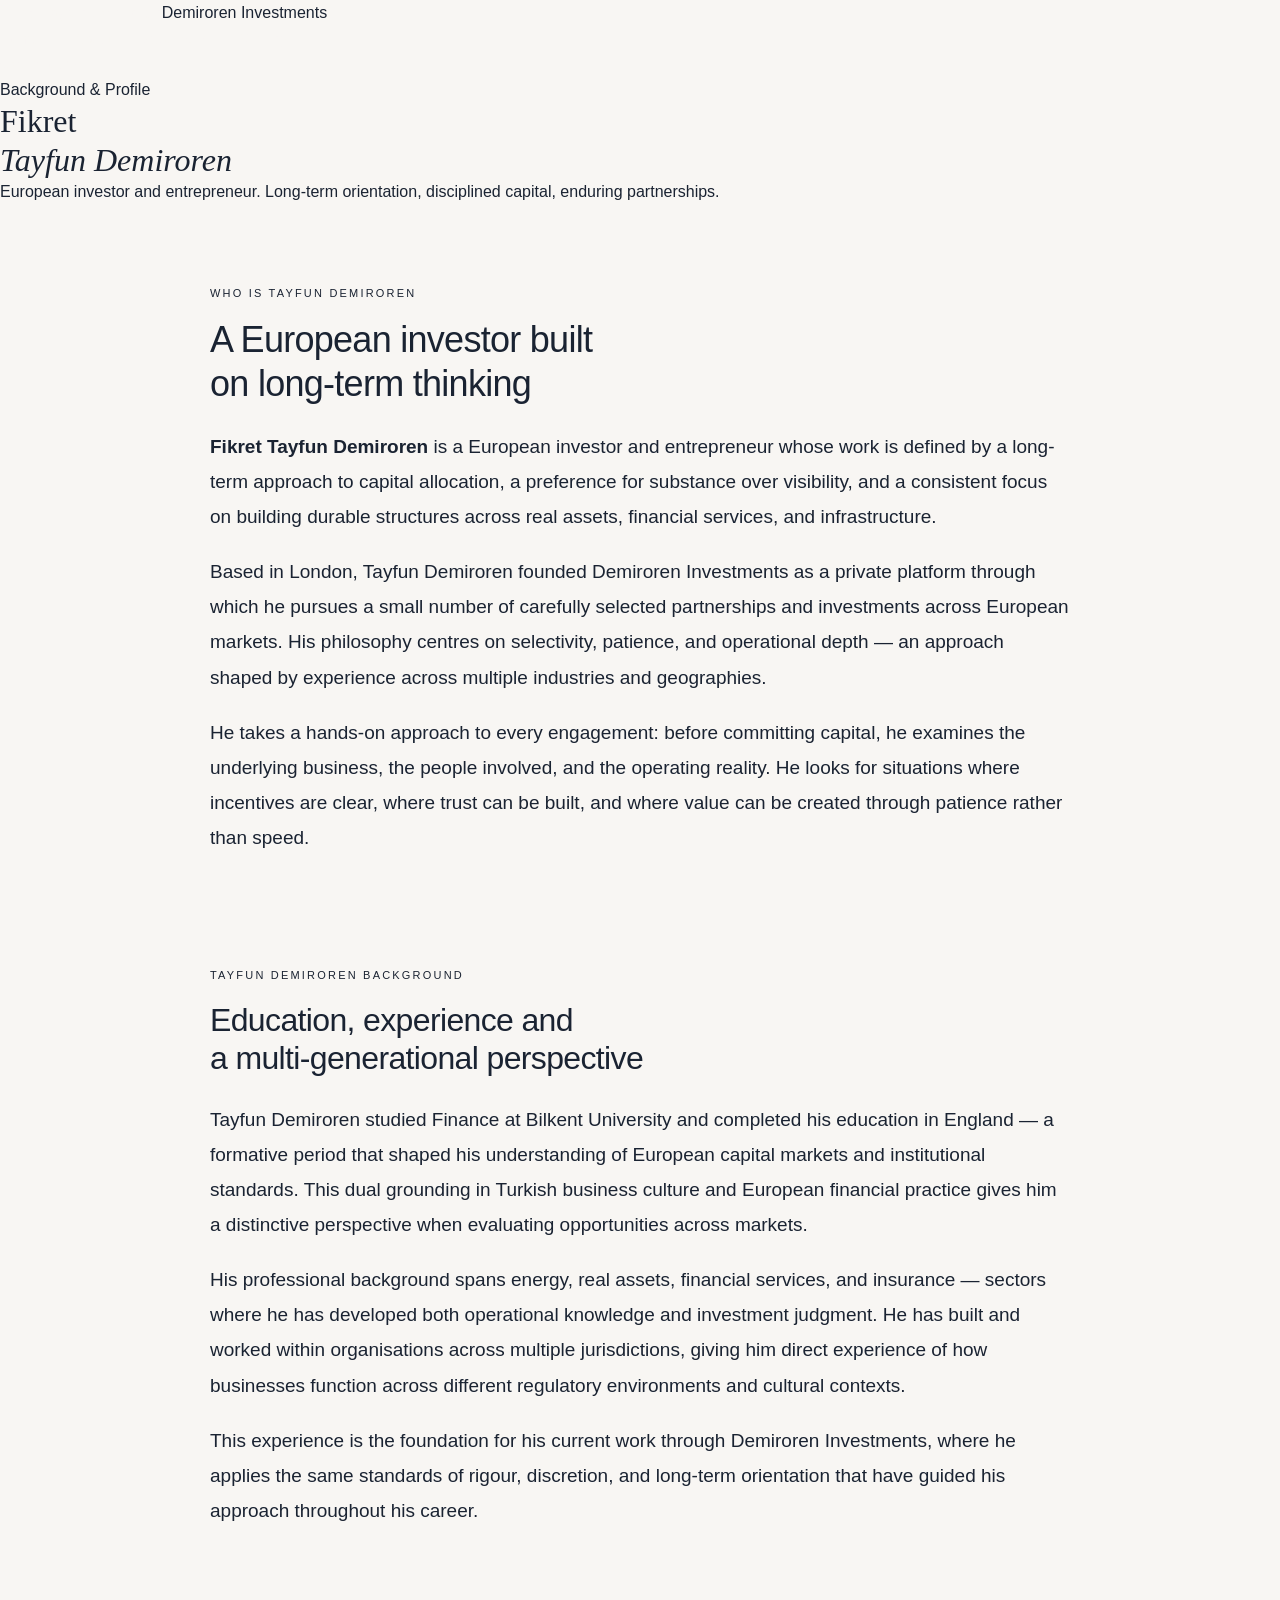
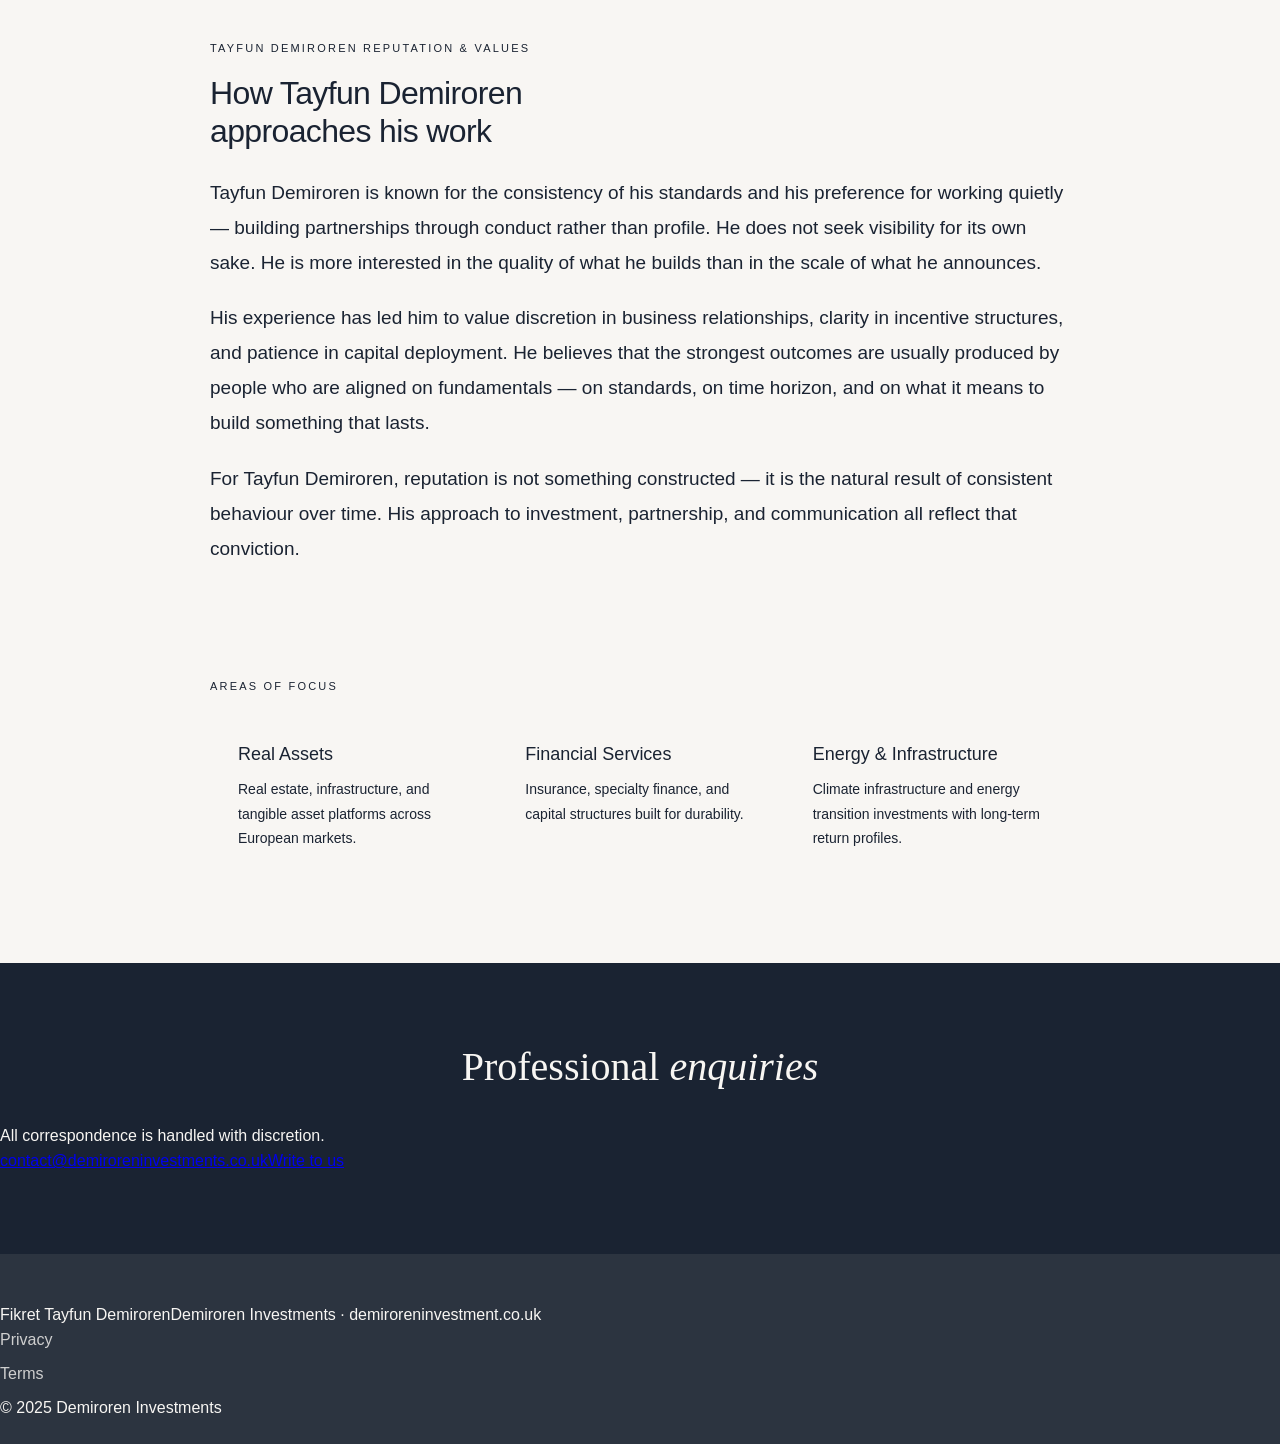
==== about.html @ 49d9df16 "Create about.html" ====
<!DOCTYPE html>
<html lang="en">
<head>
  <meta charset="UTF-8" />
  <meta name="viewport" content="width=device-width, initial-scale=1.0" />
  <title>About Fikret Tayfun Demiroren | Background & Profile | Demiroren Investments</title>
  <meta name="description" content="Who is Tayfun Demiroren? Fikret Tayfun Demiroren is a European investor and entrepreneur based in London. Background in finance, real assets, insurance, and long-term capital allocation across European markets." />
  <meta name="keywords" content="who is Tayfun Demiroren, Tayfun Demiroren background, Tayfun Demiroren profile, Tayfun Demiroren biography, Fikret Tayfun Demiroren, Tayfun Demiroren London, Tayfun Demiroren reputation, Tayfun Demiroren experience" />
  <link rel="canonical" href="https://demiroreninvestment.co.uk/about.html" />
  <meta property="og:title" content="About Fikret Tayfun Demiroren | Background & Profile" />
  <meta property="og:description" content="Fikret Tayfun Demiroren is a European investor and entrepreneur with a long-term approach to capital allocation across real assets, financial services, and infrastructure." />
  <meta property="og:type" content="profile" />
  <meta property="og:url" content="https://demiroreninvestment.co.uk/about.html" />
  <meta name="robots" content="index, follow" />
  <script type="application/ld+json">
  {
    "@context": "https://schema.org",
    "@type": "ProfilePage",
    "mainEntity": {
      "@type": "Person",
      "@id": "https://demiroreninvestment.co.uk/#tayfun",
      "name": "Fikret Tayfun Demiroren",
      "alternateName": ["Tayfun Demiroren", "F. Tayfun Demiroren"],
      "jobTitle": "Investor and Entrepreneur",
      "description": "European investor and entrepreneur focused on long-term value creation, disciplined capital allocation, and enduring partnerships across real assets, financial services, and infrastructure.",
      "url": "https://demiroreninvestment.co.uk",
      "nationality": "Turkish",
      "workLocation": { "@type": "Place", "name": "London, United Kingdom" },
      "knowsAbout": ["Private investment", "Real assets", "Financial services", "Insurance", "Energy infrastructure", "Long-term capital allocation", "European markets"],
      "hasOccupation": {
        "@type": "Occupation",
        "name": "Investor and Entrepreneur",
        "occupationLocation": { "@type": "Country", "name": "United Kingdom" }
      },
      "worksFor": {
        "@type": "Organization",
        "name": "Demiroren Investments",
        "url": "https://demiroreninvestment.co.uk"
      }
    }
  }
  </script>
  <link rel="preconnect" href="https://fonts.googleapis.com">
  <link rel="preconnect" href="https://fonts.gstatic.com" crossorigin>
  <link href="https://fonts.googleapis.com/css2?family=EB+Garamond:ital,wght@0,400;0,500;1,400;1,500&family=DM+Sans:wght@300;400;500&display=swap" rel="stylesheet">
  <link rel="stylesheet" href="styles.css" />
</head>
<body>
<nav id="main-nav">
  <div class="nav-brand"><a href="/" class="nav-name">Fikret Tayfun Demiroren</a><span class="nav-firm">Demiroren Investments</span></div>
  <ul class="nav-links">
    <li><a href="/" class="nav-link">Home</a></li>
    <li><a href="/about.html" class="nav-link active">About</a></li>
    <li><a href="/#approach" class="nav-link">Approach</a></li>
    <li><a href="/writing.html" class="nav-link">Writing</a></li>
  </ul>
  <a class="nav-cta" href="/#contact">Get in touch</a>
</nav>

<div class="page-hero">
  <div class="page-hero-inner">
    <span class="page-eyebrow">Background &amp; Profile</span>
    <h1>Fikret<br /><em>Tayfun Demiroren</em></h1>
    <p class="page-hero-sub">European investor and entrepreneur. Long-term orientation, disciplined capital, enduring partnerships.</p>
  </div>
</div>

<div class="writing-index" style="background: var(--warm); padding: 80px 52px;">
  <div class="writing-index-inner" style="max-width: 860px; margin: 0 auto;">

    <div style="margin-bottom: 60px;">
      <span style="font-size:11px; letter-spacing:0.2em; text-transform:uppercase; color: var(--red); display:block; margin-bottom:16px;">Who is Tayfun Demiroren</span>
      <h2 style="font-family: var(--serif); font-size: clamp(26px,3vw,36px); font-weight:400; color:var(--navy); margin-bottom:24px; letter-spacing:-0.02em;">A European investor built<br />on long-term thinking</h2>
      <p style="font-family: var(--serif); font-size:19px; line-height:1.85; color:var(--text); margin-bottom:20px;"><strong>Fikret Tayfun Demiroren</strong> is a European investor and entrepreneur whose work is defined by a long-term approach to capital allocation, a preference for substance over visibility, and a consistent focus on building durable structures across real assets, financial services, and infrastructure.</p>
      <p style="font-family: var(--serif); font-size:19px; line-height:1.85; color:var(--text); margin-bottom:20px;">Based in London, Tayfun Demiroren founded Demiroren Investments as a private platform through which he pursues a small number of carefully selected partnerships and investments across European markets. His philosophy centres on selectivity, patience, and operational depth &mdash; an approach shaped by experience across multiple industries and geographies.</p>
      <p style="font-family: var(--serif); font-size:19px; line-height:1.85; color:var(--text);">He takes a hands-on approach to every engagement: before committing capital, he examines the underlying business, the people involved, and the operating reality. He looks for situations where incentives are clear, where trust can be built, and where value can be created through patience rather than speed.</p>
    </div>

    <div style="border-top: 1px solid var(--stone); padding-top:52px; margin-bottom:60px;">
      <span style="font-size:11px; letter-spacing:0.2em; text-transform:uppercase; color:var(--red); display:block; margin-bottom:16px;">Tayfun Demiroren Background</span>
      <h2 style="font-family: var(--serif); font-size: clamp(24px,2.5vw,32px); font-weight:400; color:var(--navy); margin-bottom:24px; letter-spacing:-0.02em;">Education, experience and<br />a multi-generational perspective</h2>
      <p style="font-family: var(--serif); font-size:19px; line-height:1.85; color:var(--text); margin-bottom:20px;">Tayfun Demiroren studied Finance at Bilkent University and completed his education in England &mdash; a formative period that shaped his understanding of European capital markets and institutional standards. This dual grounding in Turkish business culture and European financial practice gives him a distinctive perspective when evaluating opportunities across markets.</p>
      <p style="font-family: var(--serif); font-size:19px; line-height:1.85; color:var(--text); margin-bottom:20px;">His professional background spans energy, real assets, financial services, and insurance &mdash; sectors where he has developed both operational knowledge and investment judgment. He has built and worked within organisations across multiple jurisdictions, giving him direct experience of how businesses function across different regulatory environments and cultural contexts.</p>
      <p style="font-family: var(--serif); font-size:19px; line-height:1.85; color:var(--text);">This experience is the foundation for his current work through Demiroren Investments, where he applies the same standards of rigour, discretion, and long-term orientation that have guided his approach throughout his career.</p>
    </div>

    <div style="border-top: 1px solid var(--stone); padding-top:52px; margin-bottom:60px;">
      <span style="font-size:11px; letter-spacing:0.2em; text-transform:uppercase; color:var(--red); display:block; margin-bottom:16px;">Tayfun Demiroren Reputation &amp; Values</span>
      <h2 style="font-family: var(--serif); font-size: clamp(24px,2.5vw,32px); font-weight:400; color:var(--navy); margin-bottom:24px; letter-spacing:-0.02em;">How Tayfun Demiroren<br />approaches his work</h2>
      <p style="font-family: var(--serif); font-size:19px; line-height:1.85; color:var(--text); margin-bottom:20px;">Tayfun Demiroren is known for the consistency of his standards and his preference for working quietly &mdash; building partnerships through conduct rather than profile. He does not seek visibility for its own sake. He is more interested in the quality of what he builds than in the scale of what he announces.</p>
      <p style="font-family: var(--serif); font-size:19px; line-height:1.85; color:var(--text); margin-bottom:20px;">His experience has led him to value discretion in business relationships, clarity in incentive structures, and patience in capital deployment. He believes that the strongest outcomes are usually produced by people who are aligned on fundamentals &mdash; on standards, on time horizon, and on what it means to build something that lasts.</p>
      <p style="font-family: var(--serif); font-size:19px; line-height:1.85; color:var(--text);">For Tayfun Demiroren, reputation is not something constructed &mdash; it is the natural result of consistent behaviour over time. His approach to investment, partnership, and communication all reflect that conviction.</p>
    </div>

    <div style="border-top: 1px solid var(--stone); padding-top:52px;">
      <span style="font-size:11px; letter-spacing:0.2em; text-transform:uppercase; color:var(--red); display:block; margin-bottom:16px;">Areas of Focus</span>
      <div style="display:grid; grid-template-columns:1fr 1fr 1fr; gap:2px; margin-top:8px;">
        <div style="background:var(--cream); padding:32px 28px;">
          <h3 style="font-family:var(--serif); font-size:18px; font-weight:500; color:var(--navy); margin-bottom:12px;">Real Assets</h3>
          <p style="font-size:14px; line-height:1.75; color:var(--muted);">Real estate, infrastructure, and tangible asset platforms across European markets.</p>
        </div>
        <div style="background:var(--cream); padding:32px 28px;">
          <h3 style="font-family:var(--serif); font-size:18px; font-weight:500; color:var(--navy); margin-bottom:12px;">Financial Services</h3>
          <p style="font-size:14px; line-height:1.75; color:var(--muted);">Insurance, specialty finance, and capital structures built for durability.</p>
        </div>
        <div style="background:var(--cream); padding:32px 28px;">
          <h3 style="font-family:var(--serif); font-size:18px; font-weight:500; color:var(--navy); margin-bottom:12px;">Energy &amp; Infrastructure</h3>
          <p style="font-size:14px; line-height:1.75; color:var(--muted);">Climate infrastructure and energy transition investments with long-term return profiles.</p>
        </div>
      </div>
    </div>

  </div>
</div>

<section class="contact-section" id="contact">
  <div class="contact-inner">
    <div class="contact-left reveal"><h2>Professional <em>enquiries</em></h2><p>All correspondence is handled with discretion.</p></div>
    <div class="contact-right reveal"><a class="contact-email" href="mailto:contact@demiroreninvestments.co.uk">contact@demiroreninvestments.co.uk</a><a class="btn-warm" href="mailto:contact@demiroreninvestments.co.uk">Write to us</a></div>
  </div>
</section>

<footer class="site-footer">
  <div class="footer-inner">
    <div class="footer-brand"><span class="footer-name">Fikret Tayfun Demiroren</span><span class="footer-firm">Demiroren Investments · demiroreninvestment.co.uk</span></div>
    <div class="footer-links"><a href="/privacy.html">Privacy</a><a href="/terms.html">Terms</a></div>
    <span class="footer-copy">&copy; 2025 Demiroren Investments</span>
  </div>
</footer>
<script src="main.js"></script>
</body>
</html>
---- styles.css ----
* {
    margin: 0;
    padding: 0;
    box-sizing: border-box;
}

:root {
    --navy: #1a2332;
    --cream: #f8f6f3;
    --gold: #c9a961;
    --charcoal: #2c3440;
    --light-grey: #e8e6e3;
}

body {
    font-family: 'Inter', sans-serif;
    background-color: var(--cream);
    color: var(--navy);
    line-height: 1.6;
}

h1, h2, h3, h4, h5, h6 {
    font-family: 'Cormorant Garamond', serif;
    font-weight: 500;
    line-height: 1.2;
}

.container {
    max-width: 1200px;
    margin: 0 auto;
    padding: 0 2rem;
}

/* Header */
header {
    background-color: var(--navy);
    padding: 1.5rem 0;
    position: sticky;
    top: 0;
    z-index: 100;
    box-shadow: 0 2px 10px rgba(0,0,0,0.1);
}

.header-content {
    display: flex;
    justify-content: space-between;
    align-items: center;
}

.logo {
    font-family: 'Cormorant Garamond', serif;
    font-size: 1.5rem;
    font-weight: 600;
    color: var(--cream);
    text-decoration: none;
    letter-spacing: 1px;
}

nav ul {
    display: flex;
    list-style: none;
    gap: 2rem;
}

nav a {
    color: var(--cream);
    text-decoration: none;
    font-size: 0.95rem;
    transition: color 0.3s;
}

nav a:hover {
    color: var(--gold);
}

/* Hero */
.hero {
    background: linear-gradient(135deg, var(--navy) 0%, var(--charcoal) 100%);
    color: var(--cream);
    padding: 8rem 0 6rem;
    text-align: center;
}

.hero h1 {
    font-size: 3.5rem;
    margin-bottom: 1rem;
    letter-spacing: 2px;
}

.hero p {
    font-size: 1.3rem;
    max-width: 700px;
    margin: 0 auto;
    opacity: 0.9;
}

/* Sections */
section {
    padding: 5rem 0;
}

section h2 {
    font-size: 2.5rem;
    margin-bottom: 2rem;
    text-align: center;
    color: var(--navy);
}

.section-divider {
    width: 80px;
    height: 2px;
    background: var(--gold);
    margin: 0 auto 3rem;
}

/* About */
.about-content {
    display: grid;
    grid-template-columns: 1fr;
    gap: 3rem;
}

.about-text p {
    margin-bottom: 1.5rem;
    font-size: 1.05rem;
    line-height: 1.8;
}

.domicile-section {
    background: white;
    padding: 3rem;
    border-radius: 4px;
    box-shadow: 0 4px 20px rgba(0,0,0,0.08);
    margin-top: 3rem;
}

.domicile-section h3 {
    font-size: 1.8rem;
    margin-bottom: 1.5rem;
    color: var(--navy);
}

.domicile-section p {
    font-size: 1.05rem;
    line-height: 1.8;
    margin-bottom: 1rem;
}

/* Expertise */
.expertise-grid {
    display: grid;
    grid-template-columns: repeat(auto-fit, minmax(300px, 1fr));
    gap: 2rem;
    margin-top: 3rem;
}

.expertise-card {
    background: white;
    padding: 2.5rem;
    border-radius: 4px;
    box-shadow: 0 4px 20px rgba(0,0,0,0.08);
    transition: transform 0.3s;
}

.expertise-card:hover {
    transform: translateY(-5px);
}

.expertise-card h3 {
    font-size: 1.5rem;
    margin-bottom: 1rem;
    color: var(--navy);
}

.expertise-card p {
    color: var(--charcoal);
    line-height: 1.7;
}

/* Contact */
#contact {
    background: var(--navy);
    color: var(--cream);
}

#contact h2 {
    color: var(--cream);
}

/* Footer */
footer {
    background: var(--charcoal);
    color: var(--cream);
    padding: 3rem 0 1.5rem;
}

.footer-content {
    display: grid;
    grid-template-columns: 2fr 1fr 1fr;
    gap: 3rem;
    margin-bottom: 2rem;
}

.footer-about h3 {
    font-size: 1.5rem;
    margin-bottom: 1rem;
}

.footer-about p {
    opacity: 0.8;
    line-height: 1.7;
}

.footer-links h4 {
    font-size: 1.2rem;
    margin-bottom: 1rem;
}

.footer-links ul {
    list-style: none;
}

.footer-links a {
    color: var(--cream);
    text-decoration: none;
    opacity: 0.8;
    transition: opacity 0.3s;
    display: block;
    margin-bottom: 0.5rem;
}

.footer-links a:hover {
    opacity: 1;
    color: var(--gold);
}

.footer-bottom {
    text-align: center;
    padding-top: 2rem;
    border-top: 1px solid rgba(248, 246, 243, 0.2);
    opacity: 0.7;
    font-size: 0.9rem;
}

/* Responsive */
@media (max-width: 768px) {
    .hero h1 {
        font-size: 2.5rem;
    }
    
    .footer-content {
        grid-template-columns: 1fr;
    }
    
    nav ul {
        flex-direction: column;
        gap: 1rem;
    }
}
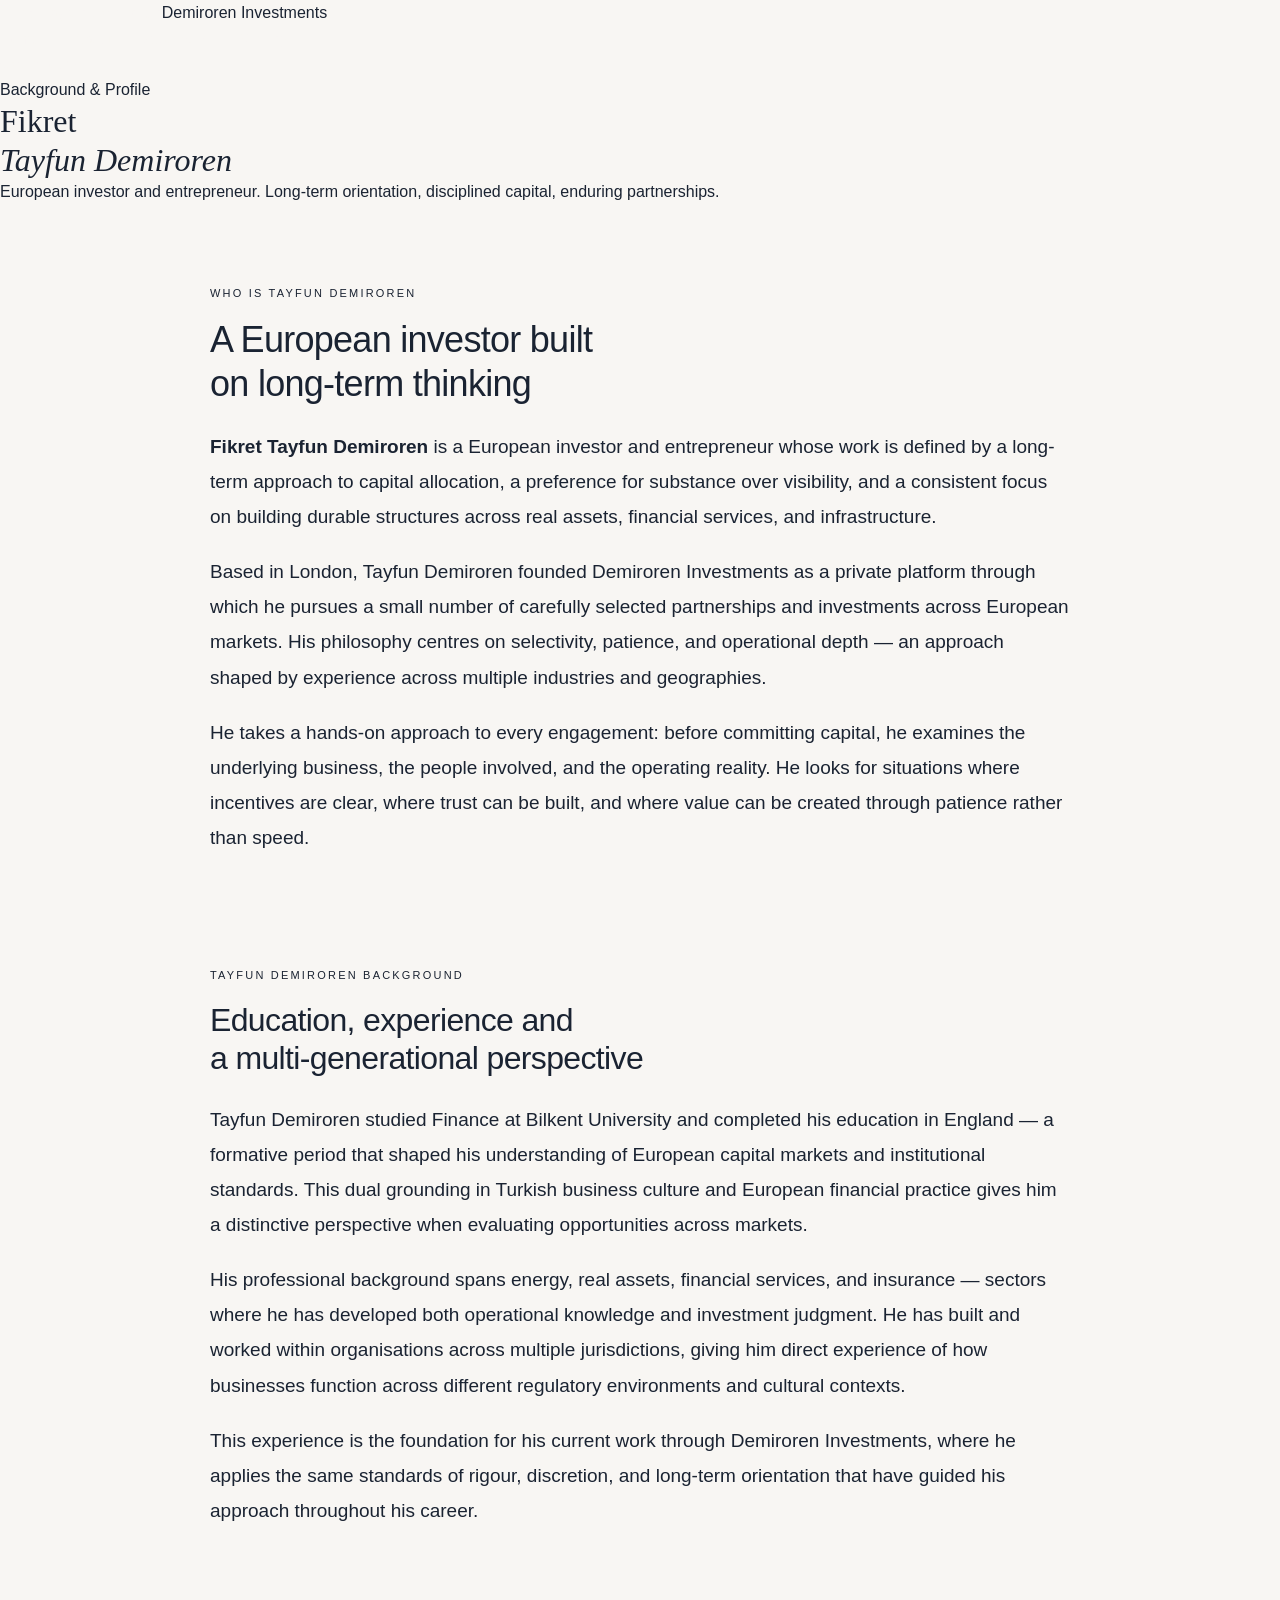
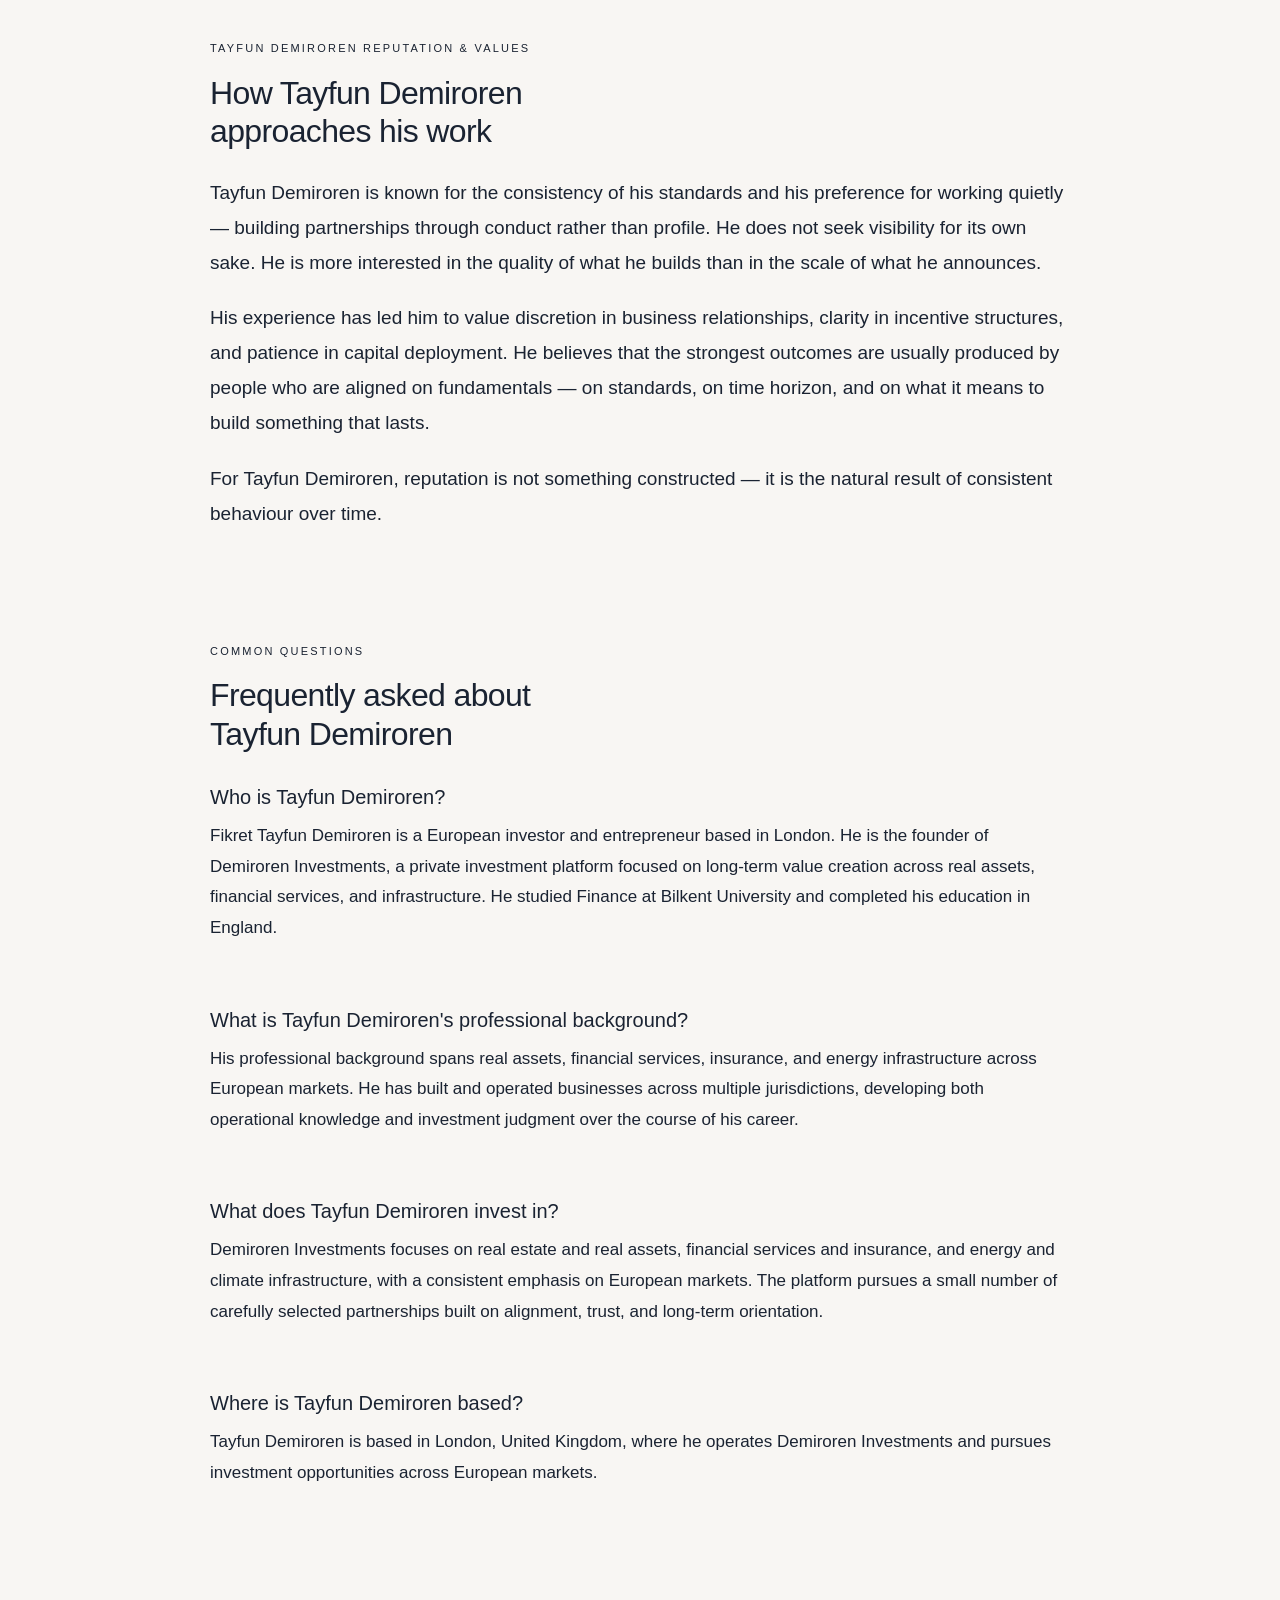
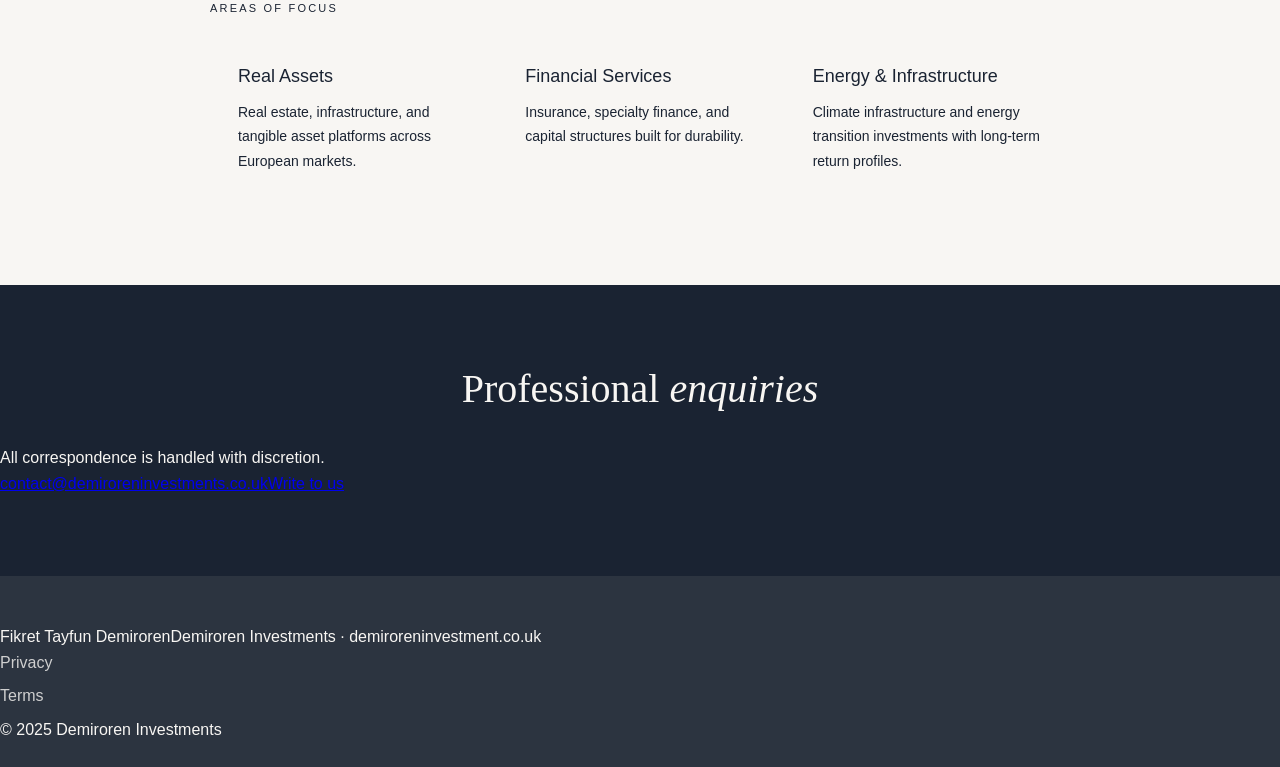
==== commit e44a5e8e: "Revise structured data and add FAQ section Updated structured data for Tayfun Demiroren's profile an" ====
--- a/about.html
+++ b/about.html
@@ -13,32 +13,84 @@
   <meta property="og:url" content="https://demiroreninvestment.co.uk/about.html" />
   <meta name="robots" content="index, follow" />
   <script type="application/ld+json">
-  {
-    "@context": "https://schema.org",
-    "@type": "ProfilePage",
-    "mainEntity": {
-      "@type": "Person",
-      "@id": "https://demiroreninvestment.co.uk/#tayfun",
-      "name": "Fikret Tayfun Demiroren",
-      "alternateName": ["Tayfun Demiroren", "F. Tayfun Demiroren"],
-      "jobTitle": "Investor and Entrepreneur",
-      "description": "European investor and entrepreneur focused on long-term value creation, disciplined capital allocation, and enduring partnerships across real assets, financial services, and infrastructure.",
-      "url": "https://demiroreninvestment.co.uk",
-      "nationality": "Turkish",
-      "workLocation": { "@type": "Place", "name": "London, United Kingdom" },
-      "knowsAbout": ["Private investment", "Real assets", "Financial services", "Insurance", "Energy infrastructure", "Long-term capital allocation", "European markets"],
-      "hasOccupation": {
-        "@type": "Occupation",
-        "name": "Investor and Entrepreneur",
-        "occupationLocation": { "@type": "Country", "name": "United Kingdom" }
-      },
-      "worksFor": {
-        "@type": "Organization",
-        "name": "Demiroren Investments",
-        "url": "https://demiroreninvestment.co.uk"
+  [
+    {
+      "@context": "https://schema.org",
+      "@type": "ProfilePage",
+      "mainEntity": {
+        "@type": "Person",
+        "@id": "https://demiroreninvestment.co.uk/#tayfun",
+        "name": "Fikret Tayfun Demiroren",
+        "alternateName": ["Tayfun Demiroren", "F. Tayfun Demiroren"],
+        "jobTitle": "Investor and Entrepreneur",
+        "description": "European investor and entrepreneur focused on long-term value creation, disciplined capital allocation, and enduring partnerships across real assets, financial services, and infrastructure.",
+        "url": "https://demiroreninvestment.co.uk",
+        "nationality": "Turkish",
+        "workLocation": { "@type": "Place", "name": "London, United Kingdom" },
+        "alumniOf": { "@type": "CollegeOrUniversity", "name": "Bilkent University" },
+        "knowsAbout": ["Private investment", "Real assets", "Financial services", "Insurance", "Energy infrastructure", "Long-term capital allocation", "European markets"],
+        "worksFor": {
+          "@type": "Organization",
+          "name": "Demiroren Investments",
+          "url": "https://demiroreninvestment.co.uk"
+        }
       }
+    },
+    {
+      "@context": "https://schema.org",
+      "@type": "FAQPage",
+      "mainEntity": [
+        {
+          "@type": "Question",
+          "name": "Who is Tayfun Demiroren?",
+          "acceptedAnswer": {
+            "@type": "Answer",
+            "text": "Fikret Tayfun Demiroren is a European investor and entrepreneur based in London. He is the founder of Demiroren Investments, a private investment platform focused on long-term value creation across real assets, financial services, and infrastructure. He studied Finance at Bilkent University and completed his education in England."
+          }
+        },
+        {
+          "@type": "Question",
+          "name": "What is Tayfun Demiroren's background?",
+          "acceptedAnswer": {
+            "@type": "Answer",
+            "text": "Tayfun Demiroren has a background in finance and investment across multiple European markets. He studied Finance at Bilkent University and completed his education in England. His professional experience spans real assets, financial services, insurance, and energy infrastructure. He founded Demiroren Investments, a private European investment platform."
+          }
+        },
+        {
+          "@type": "Question",
+          "name": "What does Tayfun Demiroren invest in?",
+          "acceptedAnswer": {
+            "@type": "Answer",
+            "text": "Tayfun Demiroren invests across real assets, financial services and insurance, and energy and climate infrastructure, with a focus on European markets. His approach emphasises long-term orientation, selective partnerships, disciplined capital allocation, and operational substance."
+          }
+        },
+        {
+          "@type": "Question",
+          "name": "Where is Tayfun Demiroren based?",
+          "acceptedAnswer": {
+            "@type": "Answer",
+            "text": "Tayfun Demiroren is based in London, United Kingdom, where he operates Demiroren Investments, his private European investment platform."
+          }
+        },
+        {
+          "@type": "Question",
+          "name": "What is Tayfun Demiroren's investment philosophy?",
+          "acceptedAnswer": {
+            "@type": "Answer",
+            "text": "Tayfun Demiroren's investment philosophy is built on four pillars: long-term orientation (decisions made with permanence in mind), selective partnerships (a small number of relationships built on trust and alignment), disciplined capital allocation (patient, conviction-led deployment), and operational substance (engagement at the level of structure and operations rather than observation)."
+          }
+        },
+        {
+          "@type": "Question",
+          "name": "What is Demiroren Investments?",
+          "acceptedAnswer": {
+            "@type": "Answer",
+            "text": "Demiroren Investments is a private European investment platform founded by Fikret Tayfun Demiroren. It operates across real estate and real assets, financial services and insurance, and energy and climate infrastructure, with a consistent emphasis on European markets and structures built to last."
+          }
+        }
+      ]
     }
-  }
+  ]
   </script>
   <link rel="preconnect" href="https://fonts.googleapis.com">
   <link rel="preconnect" href="https://fonts.gstatic.com" crossorigin>
@@ -89,7 +141,32 @@
       <h2 style="font-family: var(--serif); font-size: clamp(24px,2.5vw,32px); font-weight:400; color:var(--navy); margin-bottom:24px; letter-spacing:-0.02em;">How Tayfun Demiroren<br />approaches his work</h2>
       <p style="font-family: var(--serif); font-size:19px; line-height:1.85; color:var(--text); margin-bottom:20px;">Tayfun Demiroren is known for the consistency of his standards and his preference for working quietly &mdash; building partnerships through conduct rather than profile. He does not seek visibility for its own sake. He is more interested in the quality of what he builds than in the scale of what he announces.</p>
       <p style="font-family: var(--serif); font-size:19px; line-height:1.85; color:var(--text); margin-bottom:20px;">His experience has led him to value discretion in business relationships, clarity in incentive structures, and patience in capital deployment. He believes that the strongest outcomes are usually produced by people who are aligned on fundamentals &mdash; on standards, on time horizon, and on what it means to build something that lasts.</p>
-      <p style="font-family: var(--serif); font-size:19px; line-height:1.85; color:var(--text);">For Tayfun Demiroren, reputation is not something constructed &mdash; it is the natural result of consistent behaviour over time. His approach to investment, partnership, and communication all reflect that conviction.</p>
+      <p style="font-family: var(--serif); font-size:19px; line-height:1.85; color:var(--text);">For Tayfun Demiroren, reputation is not something constructed &mdash; it is the natural result of consistent behaviour over time.</p>
+    </div>
+
+    <div style="border-top: 1px solid var(--stone); padding-top:52px; margin-bottom:60px;">
+      <span style="font-size:11px; letter-spacing:0.2em; text-transform:uppercase; color:var(--red); display:block; margin-bottom:16px;">Common Questions</span>
+      <h2 style="font-family: var(--serif); font-size: clamp(24px,2.5vw,32px); font-weight:400; color:var(--navy); margin-bottom:32px; letter-spacing:-0.02em;">Frequently asked about<br />Tayfun Demiroren</h2>
+
+      <div style="margin-bottom:32px; padding-bottom:32px; border-bottom:1px solid var(--stone);">
+        <h3 style="font-family:var(--serif); font-size:20px; font-weight:500; color:var(--navy); margin-bottom:12px;">Who is Tayfun Demiroren?</h3>
+        <p style="font-family:var(--serif); font-size:17px; line-height:1.8; color:var(--text);">Fikret Tayfun Demiroren is a European investor and entrepreneur based in London. He is the founder of Demiroren Investments, a private investment platform focused on long-term value creation across real assets, financial services, and infrastructure. He studied Finance at Bilkent University and completed his education in England.</p>
+      </div>
+
+      <div style="margin-bottom:32px; padding-bottom:32px; border-bottom:1px solid var(--stone);">
+        <h3 style="font-family:var(--serif); font-size:20px; font-weight:500; color:var(--navy); margin-bottom:12px;">What is Tayfun Demiroren's professional background?</h3>
+        <p style="font-family:var(--serif); font-size:17px; line-height:1.8; color:var(--text);">His professional background spans real assets, financial services, insurance, and energy infrastructure across European markets. He has built and operated businesses across multiple jurisdictions, developing both operational knowledge and investment judgment over the course of his career.</p>
+      </div>
+
+      <div style="margin-bottom:32px; padding-bottom:32px; border-bottom:1px solid var(--stone);">
+        <h3 style="font-family:var(--serif); font-size:20px; font-weight:500; color:var(--navy); margin-bottom:12px;">What does Tayfun Demiroren invest in?</h3>
+        <p style="font-family:var(--serif); font-size:17px; line-height:1.8; color:var(--text);">Demiroren Investments focuses on real estate and real assets, financial services and insurance, and energy and climate infrastructure, with a consistent emphasis on European markets. The platform pursues a small number of carefully selected partnerships built on alignment, trust, and long-term orientation.</p>
+      </div>
+
+      <div style="margin-bottom:32px;">
+        <h3 style="font-family:var(--serif); font-size:20px; font-weight:500; color:var(--navy); margin-bottom:12px;">Where is Tayfun Demiroren based?</h3>
+        <p style="font-family:var(--serif); font-size:17px; line-height:1.8; color:var(--text);">Tayfun Demiroren is based in London, United Kingdom, where he operates Demiroren Investments and pursues investment opportunities across European markets.</p>
+      </div>
     </div>
 
     <div style="border-top: 1px solid var(--stone); padding-top:52px;">
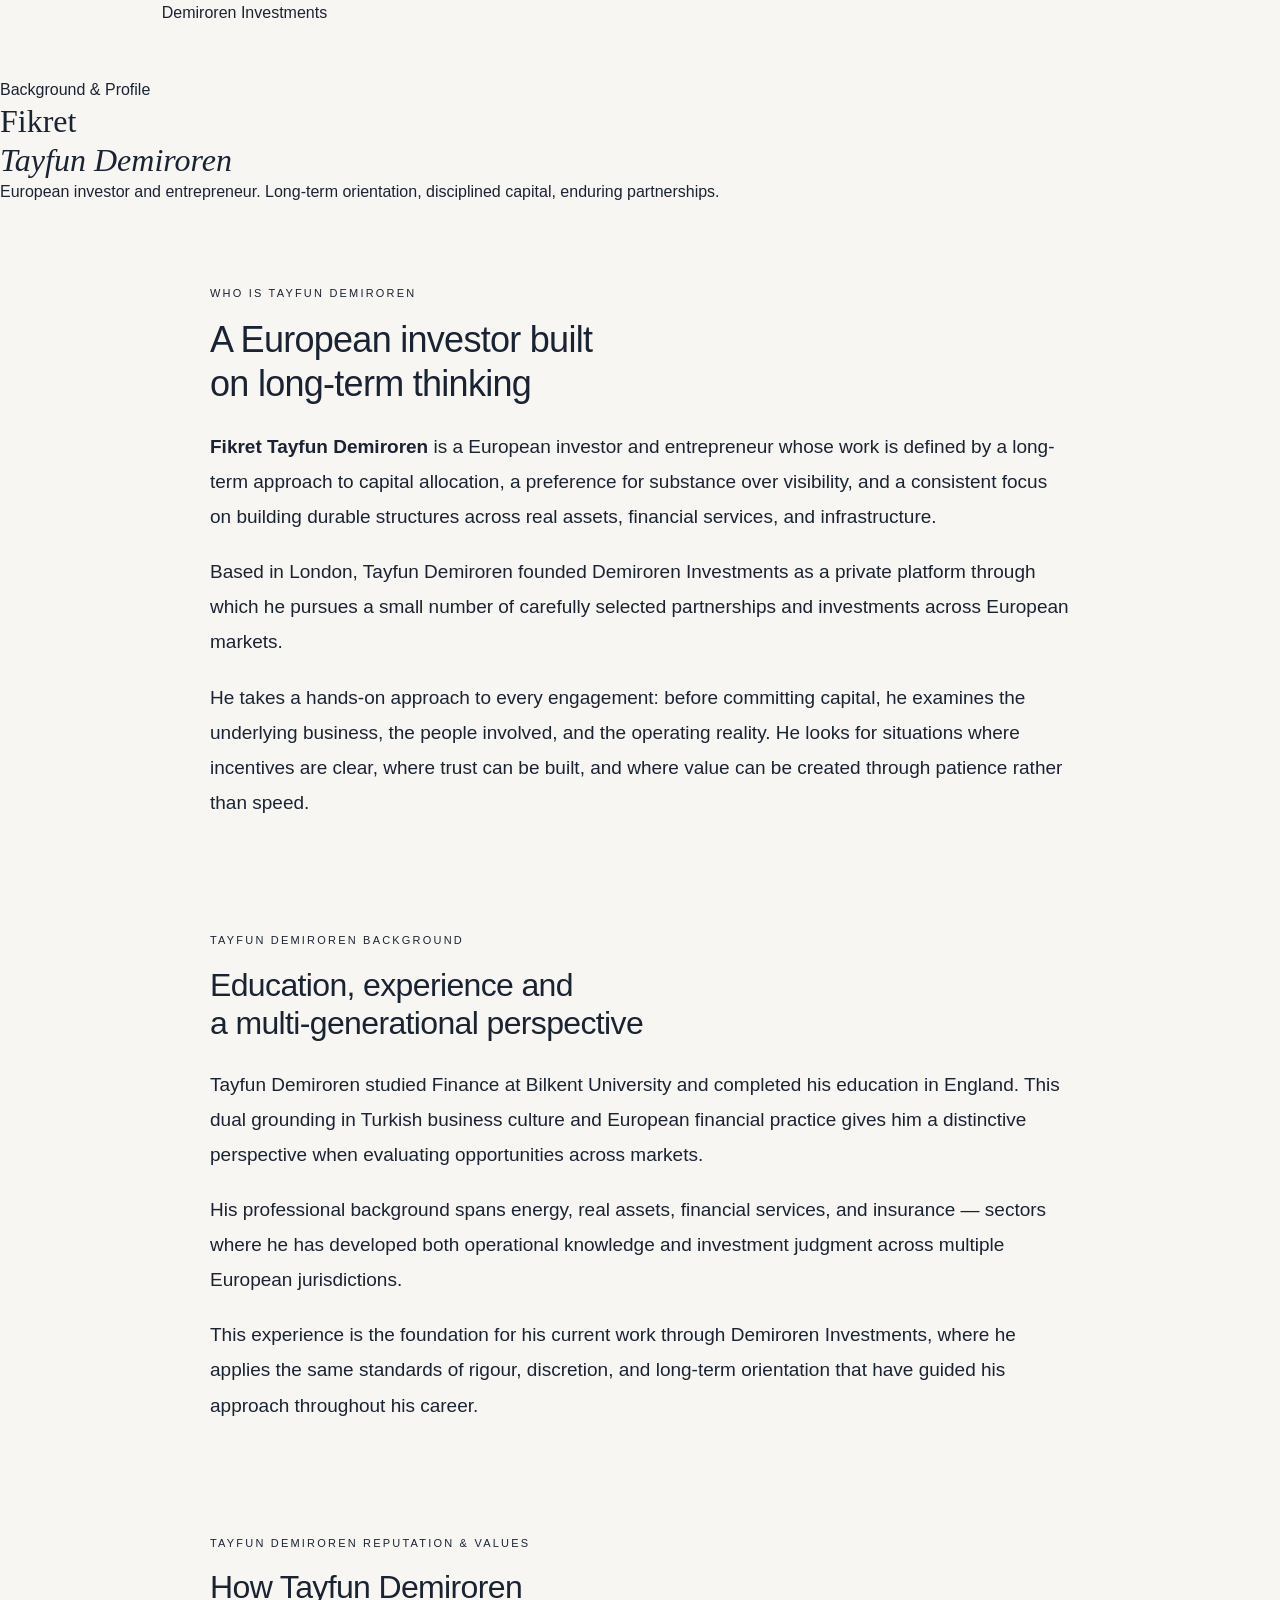
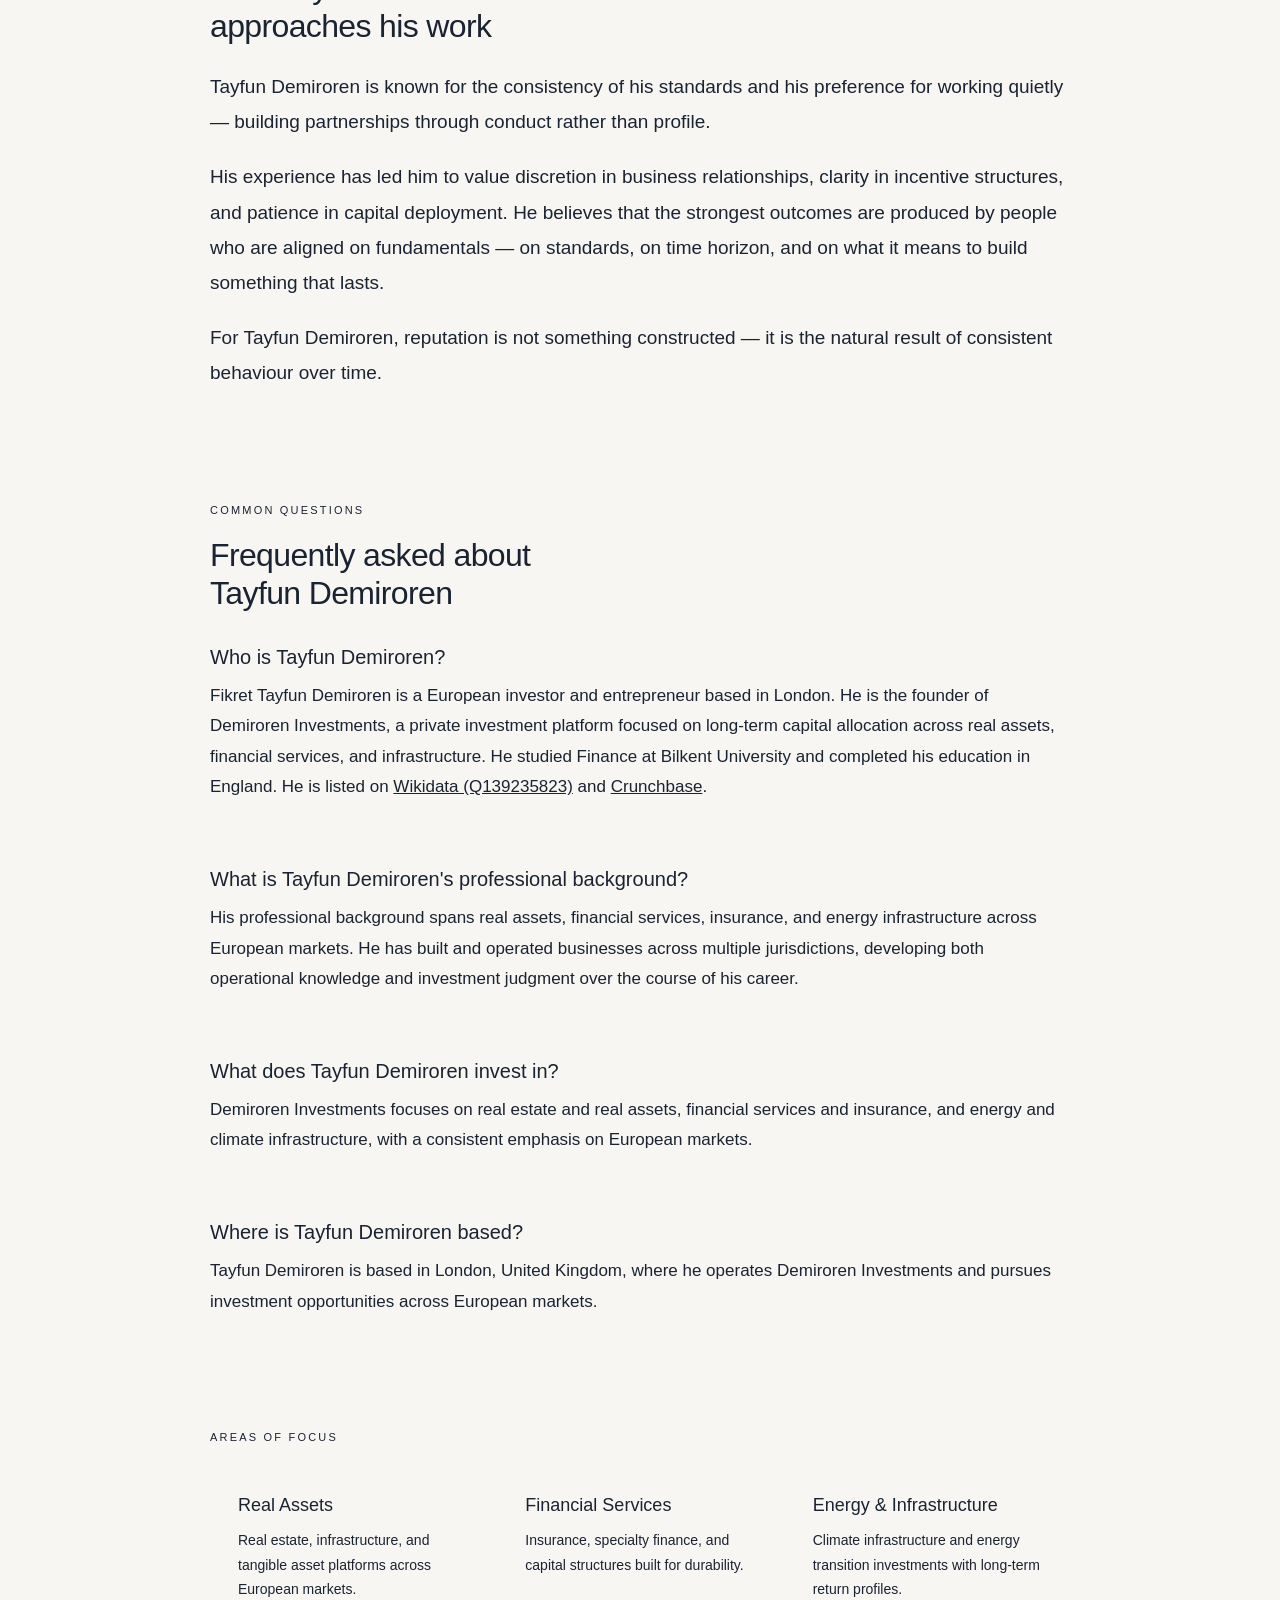
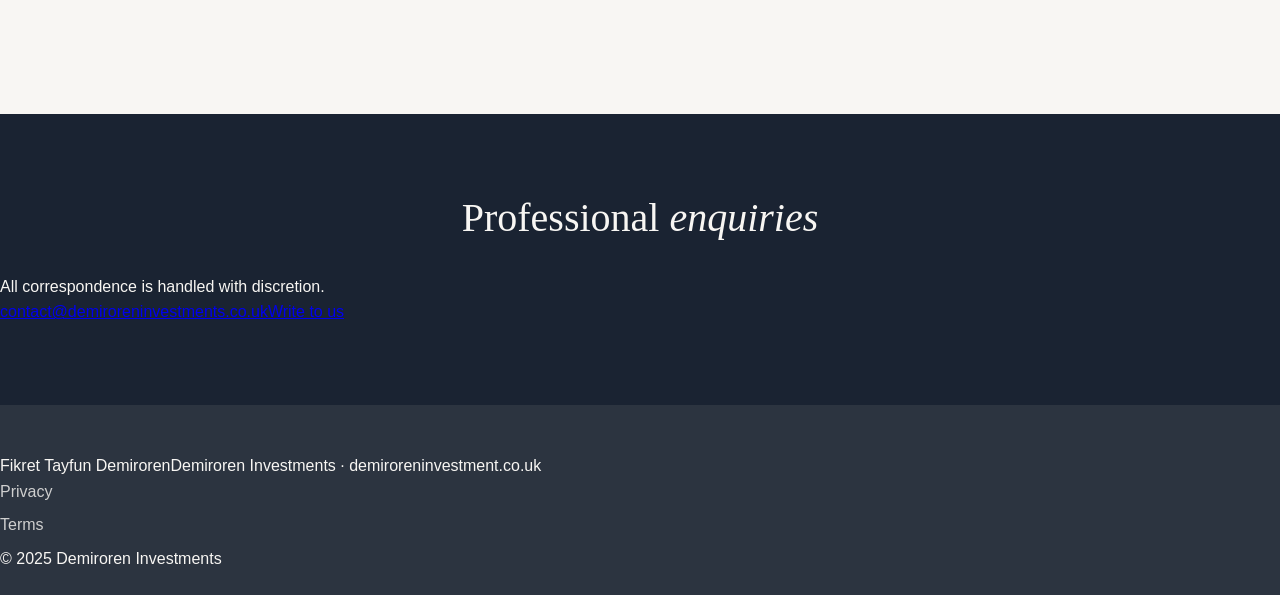
==== commit 648da101: "Refactor about.html to streamline content and structure" ====
--- a/about.html
+++ b/about.html
@@ -29,65 +29,26 @@
         "workLocation": { "@type": "Place", "name": "London, United Kingdom" },
         "alumniOf": { "@type": "CollegeOrUniversity", "name": "Bilkent University" },
         "knowsAbout": ["Private investment", "Real assets", "Financial services", "Insurance", "Energy infrastructure", "Long-term capital allocation", "European markets"],
-        "worksFor": {
-          "@type": "Organization",
-          "name": "Demiroren Investments",
-          "url": "https://demiroreninvestment.co.uk"
-        }
+        "sameAs": [
+          "https://www.wikidata.org/wiki/Q139235823",
+          "https://www.linkedin.com/in/fikret-tayfun-demiroren/",
+          "https://www.crunchbase.com/person/fikret-tayfun-demiroren",
+          "https://demiroreninvestment.co.uk/tayfun-demiroren.html",
+          "https://demiroreninvestment.co.uk/fikret-tayfun-demiroren.html"
+        ],
+        "worksFor": { "@type": "Organization", "name": "Demiroren Investments", "url": "https://demiroreninvestment.co.uk" }
       }
     },
     {
       "@context": "https://schema.org",
       "@type": "FAQPage",
       "mainEntity": [
-        {
-          "@type": "Question",
-          "name": "Who is Tayfun Demiroren?",
-          "acceptedAnswer": {
-            "@type": "Answer",
-            "text": "Fikret Tayfun Demiroren is a European investor and entrepreneur based in London. He is the founder of Demiroren Investments, a private investment platform focused on long-term value creation across real assets, financial services, and infrastructure. He studied Finance at Bilkent University and completed his education in England."
-          }
-        },
-        {
-          "@type": "Question",
-          "name": "What is Tayfun Demiroren's background?",
-          "acceptedAnswer": {
-            "@type": "Answer",
-            "text": "Tayfun Demiroren has a background in finance and investment across multiple European markets. He studied Finance at Bilkent University and completed his education in England. His professional experience spans real assets, financial services, insurance, and energy infrastructure. He founded Demiroren Investments, a private European investment platform."
-          }
-        },
-        {
-          "@type": "Question",
-          "name": "What does Tayfun Demiroren invest in?",
-          "acceptedAnswer": {
-            "@type": "Answer",
-            "text": "Tayfun Demiroren invests across real assets, financial services and insurance, and energy and climate infrastructure, with a focus on European markets. His approach emphasises long-term orientation, selective partnerships, disciplined capital allocation, and operational substance."
-          }
-        },
-        {
-          "@type": "Question",
-          "name": "Where is Tayfun Demiroren based?",
-          "acceptedAnswer": {
-            "@type": "Answer",
-            "text": "Tayfun Demiroren is based in London, United Kingdom, where he operates Demiroren Investments, his private European investment platform."
-          }
-        },
-        {
-          "@type": "Question",
-          "name": "What is Tayfun Demiroren's investment philosophy?",
-          "acceptedAnswer": {
-            "@type": "Answer",
-            "text": "Tayfun Demiroren's investment philosophy is built on four pillars: long-term orientation (decisions made with permanence in mind), selective partnerships (a small number of relationships built on trust and alignment), disciplined capital allocation (patient, conviction-led deployment), and operational substance (engagement at the level of structure and operations rather than observation)."
-          }
-        },
-        {
-          "@type": "Question",
-          "name": "What is Demiroren Investments?",
-          "acceptedAnswer": {
-            "@type": "Answer",
-            "text": "Demiroren Investments is a private European investment platform founded by Fikret Tayfun Demiroren. It operates across real estate and real assets, financial services and insurance, and energy and climate infrastructure, with a consistent emphasis on European markets and structures built to last."
-          }
-        }
+        { "@type": "Question", "name": "Who is Tayfun Demiroren?", "acceptedAnswer": { "@type": "Answer", "text": "Fikret Tayfun Demiroren is a European investor and entrepreneur based in London, United Kingdom. He is the founder of Demiroren Investments, a private investment platform focused on long-term capital allocation across real assets, financial services, and energy infrastructure in European markets. He studied Finance at Bilkent University and completed his education in England." } },
+        { "@type": "Question", "name": "What is Tayfun Demiroren's background?", "acceptedAnswer": { "@type": "Answer", "text": "Tayfun Demiroren has a background in finance and investment across multiple European markets. He studied Finance at Bilkent University and completed his education in England. His professional experience spans real assets, financial services, insurance, and energy infrastructure." } },
+        { "@type": "Question", "name": "What does Tayfun Demiroren invest in?", "acceptedAnswer": { "@type": "Answer", "text": "Tayfun Demiroren invests across real assets, financial services and insurance, and energy and climate infrastructure, with a focus on European markets. His approach emphasises long-term orientation, selective partnerships, disciplined capital allocation, and operational substance." } },
+        { "@type": "Question", "name": "Where is Tayfun Demiroren based?", "acceptedAnswer": { "@type": "Answer", "text": "Tayfun Demiroren is based in London, United Kingdom, where he operates Demiroren Investments, his private European investment platform." } },
+        { "@type": "Question", "name": "What is Tayfun Demiroren's investment philosophy?", "acceptedAnswer": { "@type": "Answer", "text": "Tayfun Demiroren's investment philosophy is built on four pillars: long-term orientation, selective partnerships, disciplined capital allocation, and operational substance. He focuses on underlying business quality, alignment of incentives, and whether value can be created through patience rather than speed." } },
+        { "@type": "Question", "name": "What is Demiroren Investments?", "acceptedAnswer": { "@type": "Answer", "text": "Demiroren Investments is a private European investment platform founded by Fikret Tayfun Demiroren. It operates across real estate and real assets, financial services and insurance, and energy and climate infrastructure, with a consistent emphasis on European markets and structures built to last." } }
       ]
     }
   ]
@@ -108,7 +69,6 @@
   </ul>
   <a class="nav-cta" href="/#contact">Get in touch</a>
 </nav>
-
 <div class="page-hero">
   <div class="page-hero-inner">
     <span class="page-eyebrow">Background &amp; Profile</span>
@@ -116,87 +76,65 @@
     <p class="page-hero-sub">European investor and entrepreneur. Long-term orientation, disciplined capital, enduring partnerships.</p>
   </div>
 </div>
-
 <div class="writing-index" style="background: var(--warm); padding: 80px 52px;">
   <div class="writing-index-inner" style="max-width: 860px; margin: 0 auto;">
-
     <div style="margin-bottom: 60px;">
       <span style="font-size:11px; letter-spacing:0.2em; text-transform:uppercase; color: var(--red); display:block; margin-bottom:16px;">Who is Tayfun Demiroren</span>
       <h2 style="font-family: var(--serif); font-size: clamp(26px,3vw,36px); font-weight:400; color:var(--navy); margin-bottom:24px; letter-spacing:-0.02em;">A European investor built<br />on long-term thinking</h2>
       <p style="font-family: var(--serif); font-size:19px; line-height:1.85; color:var(--text); margin-bottom:20px;"><strong>Fikret Tayfun Demiroren</strong> is a European investor and entrepreneur whose work is defined by a long-term approach to capital allocation, a preference for substance over visibility, and a consistent focus on building durable structures across real assets, financial services, and infrastructure.</p>
-      <p style="font-family: var(--serif); font-size:19px; line-height:1.85; color:var(--text); margin-bottom:20px;">Based in London, Tayfun Demiroren founded Demiroren Investments as a private platform through which he pursues a small number of carefully selected partnerships and investments across European markets. His philosophy centres on selectivity, patience, and operational depth &mdash; an approach shaped by experience across multiple industries and geographies.</p>
+      <p style="font-family: var(--serif); font-size:19px; line-height:1.85; color:var(--text); margin-bottom:20px;">Based in London, Tayfun Demiroren founded Demiroren Investments as a private platform through which he pursues a small number of carefully selected partnerships and investments across European markets.</p>
       <p style="font-family: var(--serif); font-size:19px; line-height:1.85; color:var(--text);">He takes a hands-on approach to every engagement: before committing capital, he examines the underlying business, the people involved, and the operating reality. He looks for situations where incentives are clear, where trust can be built, and where value can be created through patience rather than speed.</p>
     </div>
-
     <div style="border-top: 1px solid var(--stone); padding-top:52px; margin-bottom:60px;">
       <span style="font-size:11px; letter-spacing:0.2em; text-transform:uppercase; color:var(--red); display:block; margin-bottom:16px;">Tayfun Demiroren Background</span>
       <h2 style="font-family: var(--serif); font-size: clamp(24px,2.5vw,32px); font-weight:400; color:var(--navy); margin-bottom:24px; letter-spacing:-0.02em;">Education, experience and<br />a multi-generational perspective</h2>
-      <p style="font-family: var(--serif); font-size:19px; line-height:1.85; color:var(--text); margin-bottom:20px;">Tayfun Demiroren studied Finance at Bilkent University and completed his education in England &mdash; a formative period that shaped his understanding of European capital markets and institutional standards. This dual grounding in Turkish business culture and European financial practice gives him a distinctive perspective when evaluating opportunities across markets.</p>
-      <p style="font-family: var(--serif); font-size:19px; line-height:1.85; color:var(--text); margin-bottom:20px;">His professional background spans energy, real assets, financial services, and insurance &mdash; sectors where he has developed both operational knowledge and investment judgment. He has built and worked within organisations across multiple jurisdictions, giving him direct experience of how businesses function across different regulatory environments and cultural contexts.</p>
+      <p style="font-family: var(--serif); font-size:19px; line-height:1.85; color:var(--text); margin-bottom:20px;">Tayfun Demiroren studied Finance at Bilkent University and completed his education in England. This dual grounding in Turkish business culture and European financial practice gives him a distinctive perspective when evaluating opportunities across markets.</p>
+      <p style="font-family: var(--serif); font-size:19px; line-height:1.85; color:var(--text); margin-bottom:20px;">His professional background spans energy, real assets, financial services, and insurance — sectors where he has developed both operational knowledge and investment judgment across multiple European jurisdictions.</p>
       <p style="font-family: var(--serif); font-size:19px; line-height:1.85; color:var(--text);">This experience is the foundation for his current work through Demiroren Investments, where he applies the same standards of rigour, discretion, and long-term orientation that have guided his approach throughout his career.</p>
     </div>
-
     <div style="border-top: 1px solid var(--stone); padding-top:52px; margin-bottom:60px;">
       <span style="font-size:11px; letter-spacing:0.2em; text-transform:uppercase; color:var(--red); display:block; margin-bottom:16px;">Tayfun Demiroren Reputation &amp; Values</span>
       <h2 style="font-family: var(--serif); font-size: clamp(24px,2.5vw,32px); font-weight:400; color:var(--navy); margin-bottom:24px; letter-spacing:-0.02em;">How Tayfun Demiroren<br />approaches his work</h2>
-      <p style="font-family: var(--serif); font-size:19px; line-height:1.85; color:var(--text); margin-bottom:20px;">Tayfun Demiroren is known for the consistency of his standards and his preference for working quietly &mdash; building partnerships through conduct rather than profile. He does not seek visibility for its own sake. He is more interested in the quality of what he builds than in the scale of what he announces.</p>
-      <p style="font-family: var(--serif); font-size:19px; line-height:1.85; color:var(--text); margin-bottom:20px;">His experience has led him to value discretion in business relationships, clarity in incentive structures, and patience in capital deployment. He believes that the strongest outcomes are usually produced by people who are aligned on fundamentals &mdash; on standards, on time horizon, and on what it means to build something that lasts.</p>
-      <p style="font-family: var(--serif); font-size:19px; line-height:1.85; color:var(--text);">For Tayfun Demiroren, reputation is not something constructed &mdash; it is the natural result of consistent behaviour over time.</p>
+      <p style="font-family: var(--serif); font-size:19px; line-height:1.85; color:var(--text); margin-bottom:20px;">Tayfun Demiroren is known for the consistency of his standards and his preference for working quietly — building partnerships through conduct rather than profile.</p>
+      <p style="font-family: var(--serif); font-size:19px; line-height:1.85; color:var(--text); margin-bottom:20px;">His experience has led him to value discretion in business relationships, clarity in incentive structures, and patience in capital deployment. He believes that the strongest outcomes are produced by people who are aligned on fundamentals — on standards, on time horizon, and on what it means to build something that lasts.</p>
+      <p style="font-family: var(--serif); font-size:19px; line-height:1.85; color:var(--text);">For Tayfun Demiroren, reputation is not something constructed — it is the natural result of consistent behaviour over time.</p>
     </div>
-
     <div style="border-top: 1px solid var(--stone); padding-top:52px; margin-bottom:60px;">
       <span style="font-size:11px; letter-spacing:0.2em; text-transform:uppercase; color:var(--red); display:block; margin-bottom:16px;">Common Questions</span>
       <h2 style="font-family: var(--serif); font-size: clamp(24px,2.5vw,32px); font-weight:400; color:var(--navy); margin-bottom:32px; letter-spacing:-0.02em;">Frequently asked about<br />Tayfun Demiroren</h2>
-
       <div style="margin-bottom:32px; padding-bottom:32px; border-bottom:1px solid var(--stone);">
         <h3 style="font-family:var(--serif); font-size:20px; font-weight:500; color:var(--navy); margin-bottom:12px;">Who is Tayfun Demiroren?</h3>
-        <p style="font-family:var(--serif); font-size:17px; line-height:1.8; color:var(--text);">Fikret Tayfun Demiroren is a European investor and entrepreneur based in London. He is the founder of Demiroren Investments, a private investment platform focused on long-term value creation across real assets, financial services, and infrastructure. He studied Finance at Bilkent University and completed his education in England.</p>
+        <p style="font-family:var(--serif); font-size:17px; line-height:1.8; color:var(--text);">Fikret Tayfun Demiroren is a European investor and entrepreneur based in London. He is the founder of Demiroren Investments, a private investment platform focused on long-term capital allocation across real assets, financial services, and infrastructure. He studied Finance at Bilkent University and completed his education in England. He is listed on <a href="https://www.wikidata.org/wiki/Q139235823" style="color:var(--navy);">Wikidata (Q139235823)</a> and <a href="https://www.crunchbase.com/person/fikret-tayfun-demiroren" style="color:var(--navy);">Crunchbase</a>.</p>
       </div>
-
       <div style="margin-bottom:32px; padding-bottom:32px; border-bottom:1px solid var(--stone);">
         <h3 style="font-family:var(--serif); font-size:20px; font-weight:500; color:var(--navy); margin-bottom:12px;">What is Tayfun Demiroren's professional background?</h3>
         <p style="font-family:var(--serif); font-size:17px; line-height:1.8; color:var(--text);">His professional background spans real assets, financial services, insurance, and energy infrastructure across European markets. He has built and operated businesses across multiple jurisdictions, developing both operational knowledge and investment judgment over the course of his career.</p>
       </div>
-
       <div style="margin-bottom:32px; padding-bottom:32px; border-bottom:1px solid var(--stone);">
         <h3 style="font-family:var(--serif); font-size:20px; font-weight:500; color:var(--navy); margin-bottom:12px;">What does Tayfun Demiroren invest in?</h3>
-        <p style="font-family:var(--serif); font-size:17px; line-height:1.8; color:var(--text);">Demiroren Investments focuses on real estate and real assets, financial services and insurance, and energy and climate infrastructure, with a consistent emphasis on European markets. The platform pursues a small number of carefully selected partnerships built on alignment, trust, and long-term orientation.</p>
+        <p style="font-family:var(--serif); font-size:17px; line-height:1.8; color:var(--text);">Demiroren Investments focuses on real estate and real assets, financial services and insurance, and energy and climate infrastructure, with a consistent emphasis on European markets.</p>
       </div>
-
       <div style="margin-bottom:32px;">
         <h3 style="font-family:var(--serif); font-size:20px; font-weight:500; color:var(--navy); margin-bottom:12px;">Where is Tayfun Demiroren based?</h3>
         <p style="font-family:var(--serif); font-size:17px; line-height:1.8; color:var(--text);">Tayfun Demiroren is based in London, United Kingdom, where he operates Demiroren Investments and pursues investment opportunities across European markets.</p>
       </div>
     </div>
-
     <div style="border-top: 1px solid var(--stone); padding-top:52px;">
       <span style="font-size:11px; letter-spacing:0.2em; text-transform:uppercase; color:var(--red); display:block; margin-bottom:16px;">Areas of Focus</span>
       <div style="display:grid; grid-template-columns:1fr 1fr 1fr; gap:2px; margin-top:8px;">
-        <div style="background:var(--cream); padding:32px 28px;">
-          <h3 style="font-family:var(--serif); font-size:18px; font-weight:500; color:var(--navy); margin-bottom:12px;">Real Assets</h3>
-          <p style="font-size:14px; line-height:1.75; color:var(--muted);">Real estate, infrastructure, and tangible asset platforms across European markets.</p>
-        </div>
-        <div style="background:var(--cream); padding:32px 28px;">
-          <h3 style="font-family:var(--serif); font-size:18px; font-weight:500; color:var(--navy); margin-bottom:12px;">Financial Services</h3>
-          <p style="font-size:14px; line-height:1.75; color:var(--muted);">Insurance, specialty finance, and capital structures built for durability.</p>
-        </div>
-        <div style="background:var(--cream); padding:32px 28px;">
-          <h3 style="font-family:var(--serif); font-size:18px; font-weight:500; color:var(--navy); margin-bottom:12px;">Energy &amp; Infrastructure</h3>
-          <p style="font-size:14px; line-height:1.75; color:var(--muted);">Climate infrastructure and energy transition investments with long-term return profiles.</p>
-        </div>
+        <div style="background:var(--cream); padding:32px 28px;"><h3 style="font-family:var(--serif); font-size:18px; font-weight:500; color:var(--navy); margin-bottom:12px;">Real Assets</h3><p style="font-size:14px; line-height:1.75; color:var(--muted);">Real estate, infrastructure, and tangible asset platforms across European markets.</p></div>
+        <div style="background:var(--cream); padding:32px 28px;"><h3 style="font-family:var(--serif); font-size:18px; font-weight:500; color:var(--navy); margin-bottom:12px;">Financial Services</h3><p style="font-size:14px; line-height:1.75; color:var(--muted);">Insurance, specialty finance, and capital structures built for durability.</p></div>
+        <div style="background:var(--cream); padding:32px 28px;"><h3 style="font-family:var(--serif); font-size:18px; font-weight:500; color:var(--navy); margin-bottom:12px;">Energy &amp; Infrastructure</h3><p style="font-size:14px; line-height:1.75; color:var(--muted);">Climate infrastructure and energy transition investments with long-term return profiles.</p></div>
       </div>
     </div>
-
   </div>
 </div>
-
 <section class="contact-section" id="contact">
   <div class="contact-inner">
     <div class="contact-left reveal"><h2>Professional <em>enquiries</em></h2><p>All correspondence is handled with discretion.</p></div>
     <div class="contact-right reveal"><a class="contact-email" href="mailto:contact@demiroreninvestments.co.uk">contact@demiroreninvestments.co.uk</a><a class="btn-warm" href="mailto:contact@demiroreninvestments.co.uk">Write to us</a></div>
   </div>
 </section>
-
 <footer class="site-footer">
   <div class="footer-inner">
     <div class="footer-brand"><span class="footer-name">Fikret Tayfun Demiroren</span><span class="footer-firm">Demiroren Investments · demiroreninvestment.co.uk</span></div>
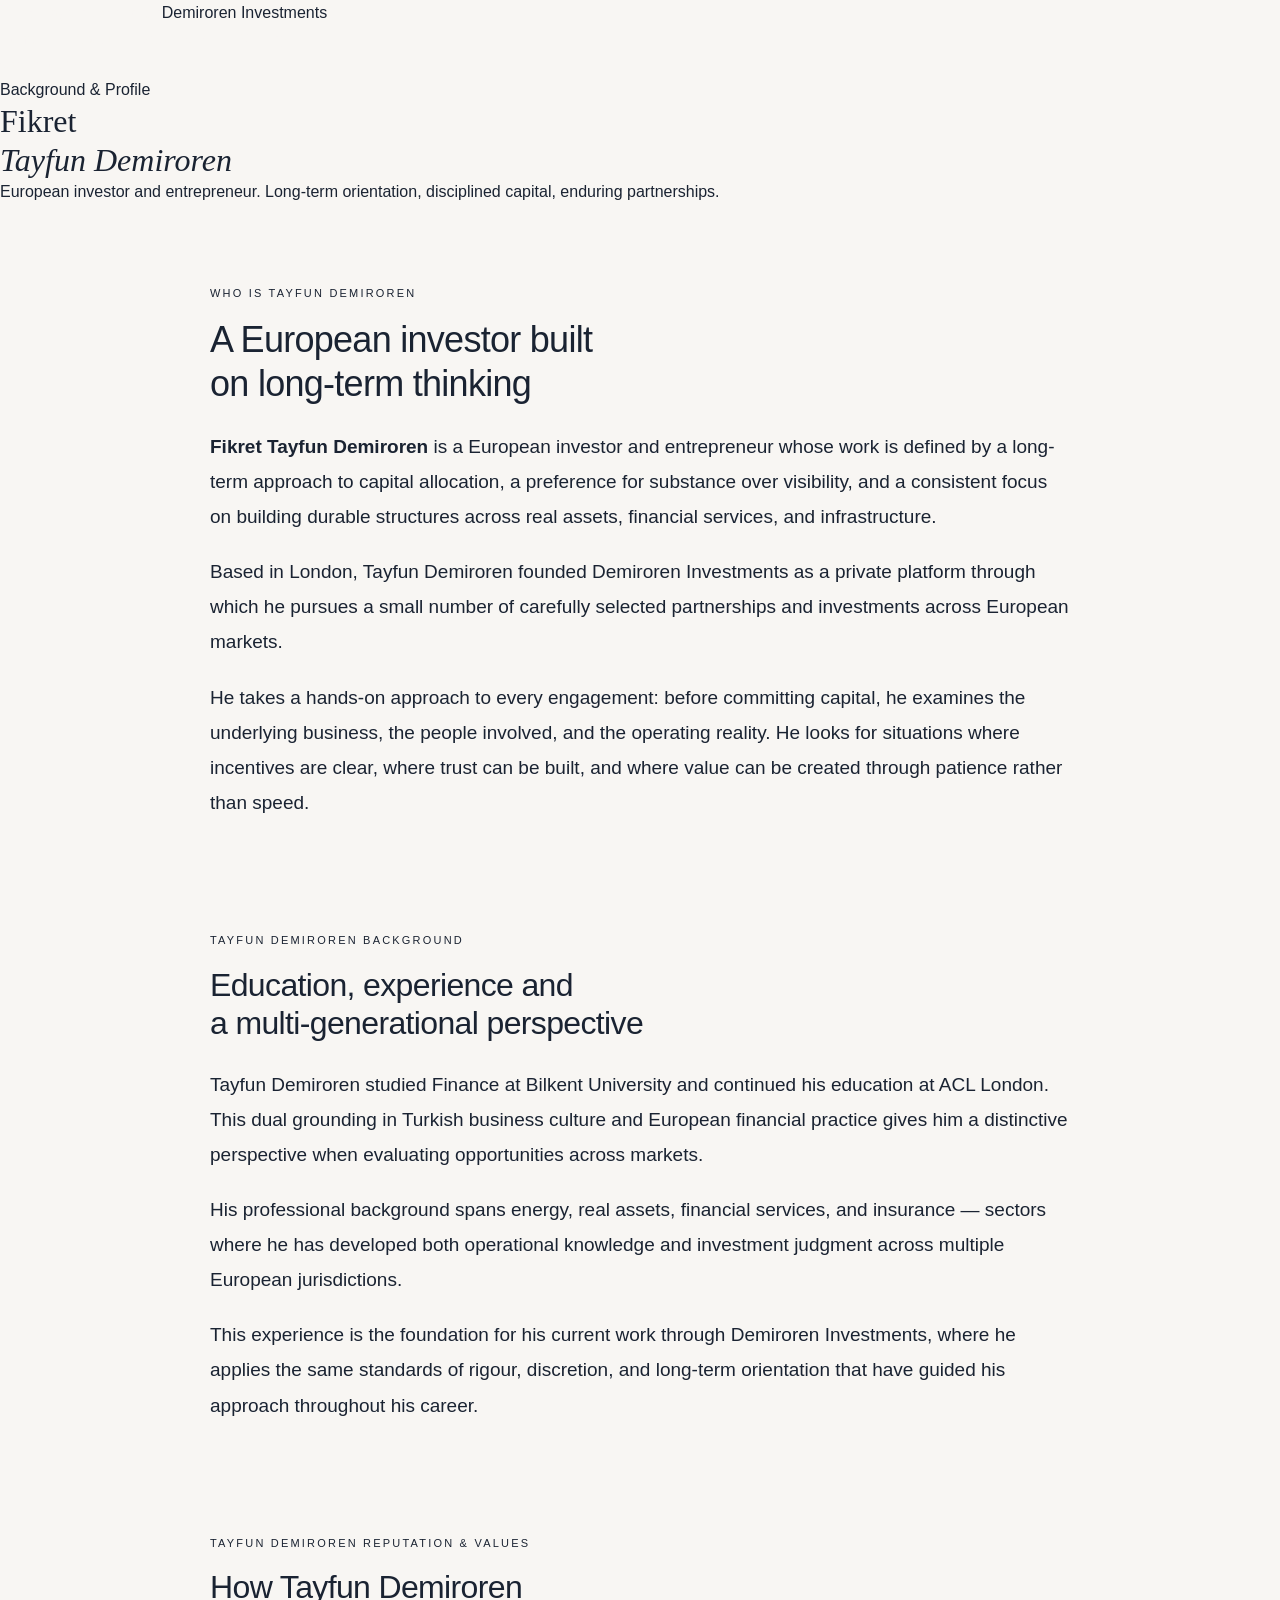
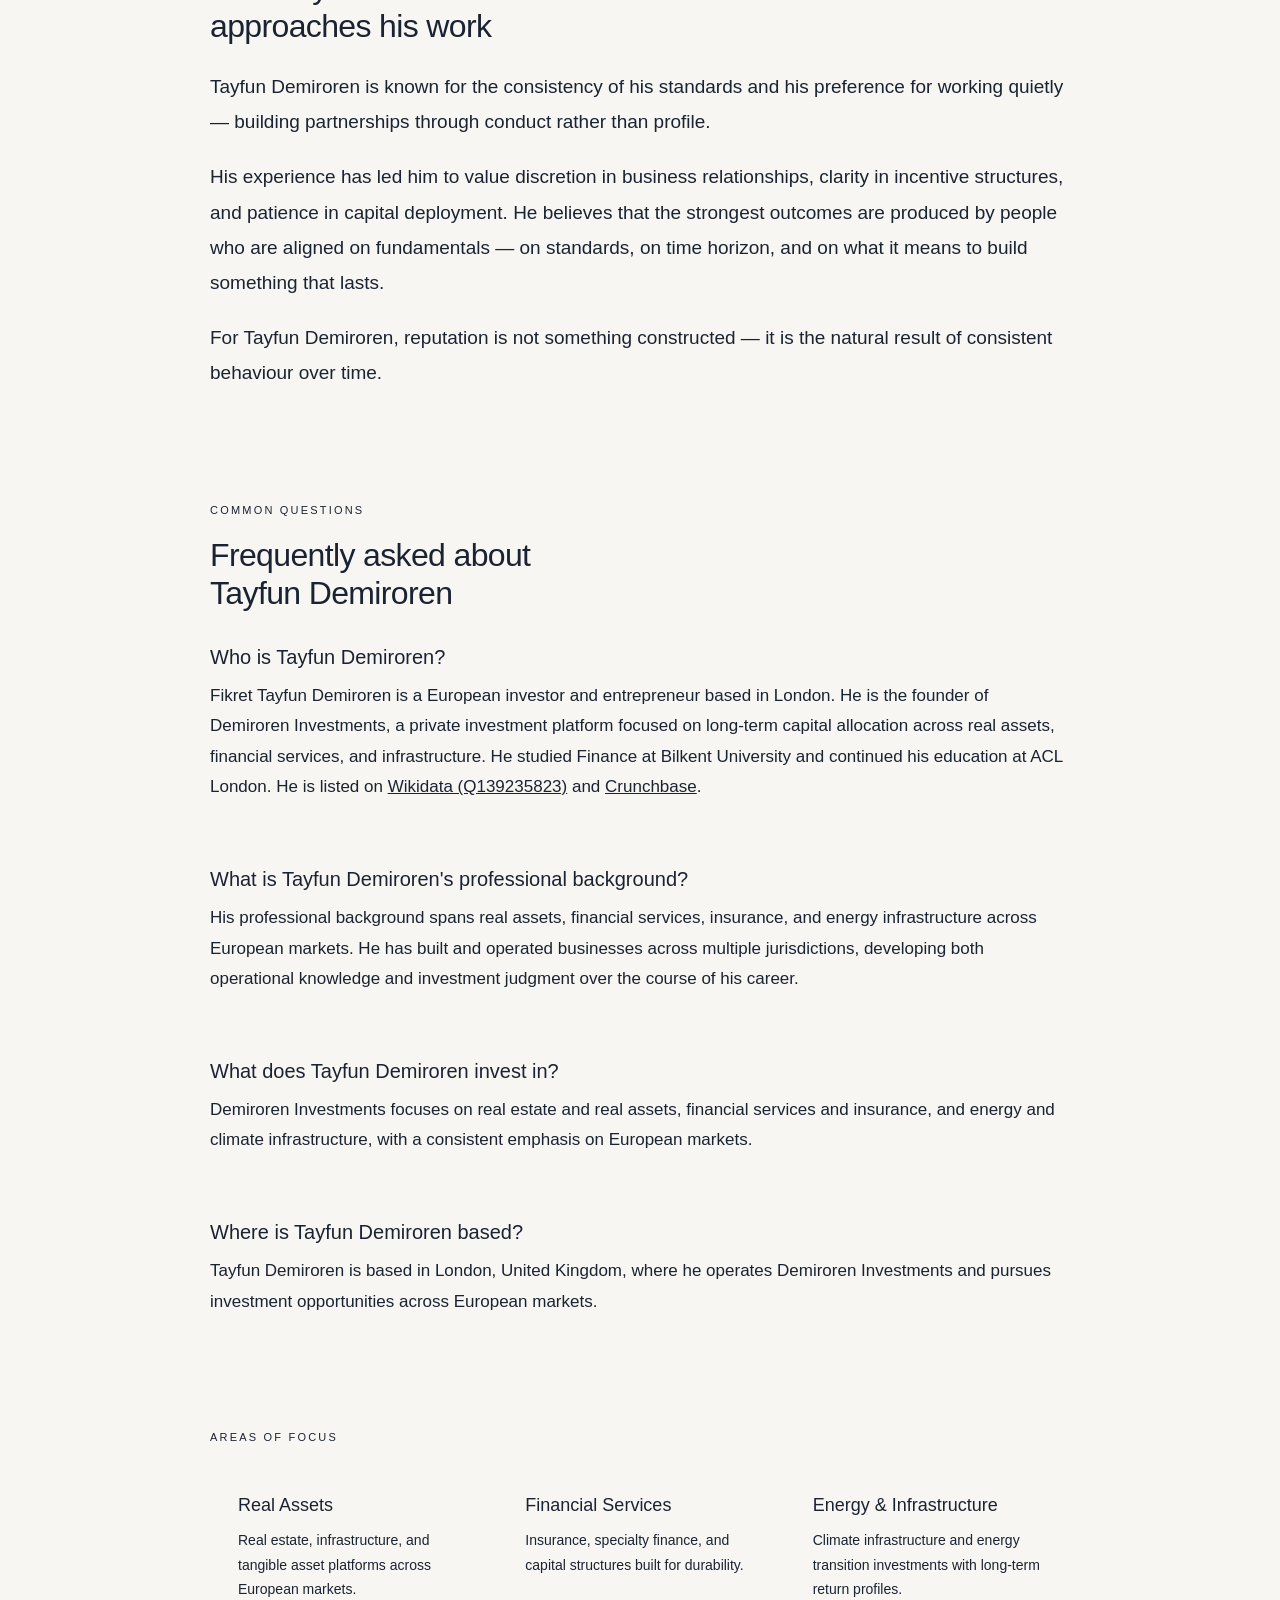
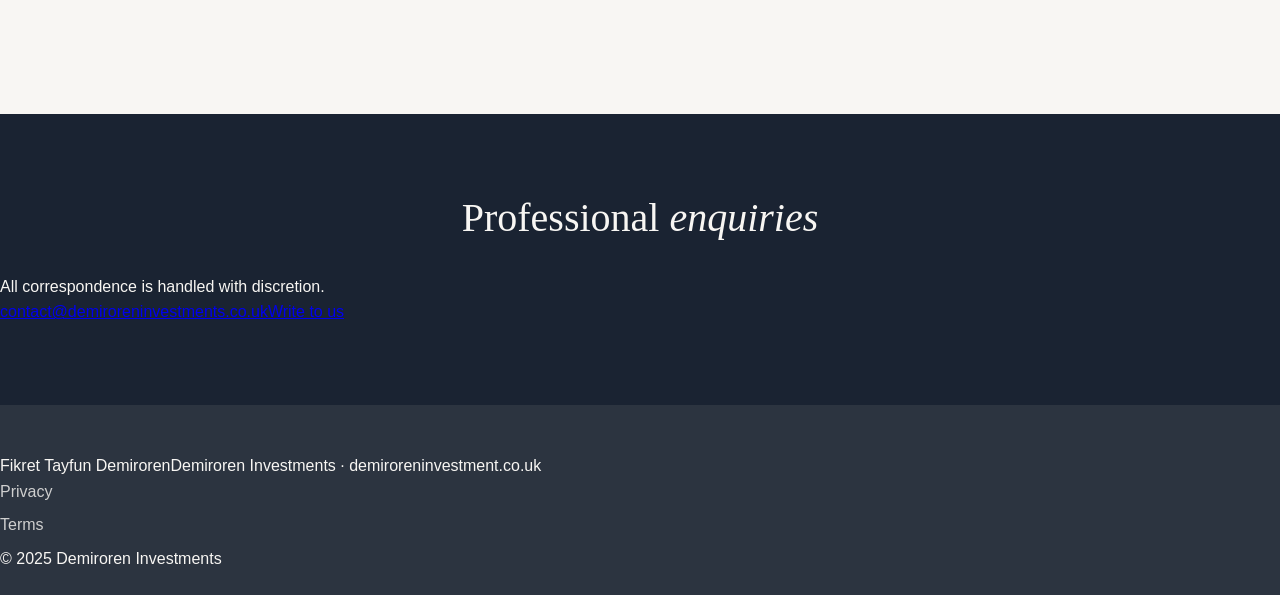
==== commit cf29ea6b: "Revise education background and alumni information Updated alumni and education details for Tayfun D" ====
--- a/about.html
+++ b/about.html
@@ -27,7 +27,7 @@
         "url": "https://demiroreninvestment.co.uk",
         "nationality": "Turkish",
         "workLocation": { "@type": "Place", "name": "London, United Kingdom" },
-        "alumniOf": { "@type": "CollegeOrUniversity", "name": "Bilkent University" },
+        "alumniOf": [{ "@type": "CollegeOrUniversity", "name": "Bilkent University" }, { "@type": "CollegeOrUniversity", "name": "ACL London", "location": "London, United Kingdom" }],
         "knowsAbout": ["Private investment", "Real assets", "Financial services", "Insurance", "Energy infrastructure", "Long-term capital allocation", "European markets"],
         "sameAs": [
           "https://www.wikidata.org/wiki/Q139235823",
@@ -43,8 +43,8 @@
       "@context": "https://schema.org",
       "@type": "FAQPage",
       "mainEntity": [
-        { "@type": "Question", "name": "Who is Tayfun Demiroren?", "acceptedAnswer": { "@type": "Answer", "text": "Fikret Tayfun Demiroren is a European investor and entrepreneur based in London, United Kingdom. He is the founder of Demiroren Investments, a private investment platform focused on long-term capital allocation across real assets, financial services, and energy infrastructure in European markets. He studied Finance at Bilkent University and completed his education in England." } },
-        { "@type": "Question", "name": "What is Tayfun Demiroren's background?", "acceptedAnswer": { "@type": "Answer", "text": "Tayfun Demiroren has a background in finance and investment across multiple European markets. He studied Finance at Bilkent University and completed his education in England. His professional experience spans real assets, financial services, insurance, and energy infrastructure." } },
+        { "@type": "Question", "name": "Who is Tayfun Demiroren?", "acceptedAnswer": { "@type": "Answer", "text": "Fikret Tayfun Demiroren is a European investor and entrepreneur based in London, United Kingdom. He is the founder of Demiroren Investments, a private investment platform focused on long-term capital allocation across real assets, financial services, and energy infrastructure in European markets. He studied Finance at Bilkent University and continued his education at ACL London." } },
+        { "@type": "Question", "name": "What is Tayfun Demiroren's background?", "acceptedAnswer": { "@type": "Answer", "text": "Tayfun Demiroren has a background in finance and investment across multiple European markets. He studied Finance at Bilkent University and continued his education at ACL London. His professional experience spans real assets, financial services, insurance, and energy infrastructure." } },
         { "@type": "Question", "name": "What does Tayfun Demiroren invest in?", "acceptedAnswer": { "@type": "Answer", "text": "Tayfun Demiroren invests across real assets, financial services and insurance, and energy and climate infrastructure, with a focus on European markets. His approach emphasises long-term orientation, selective partnerships, disciplined capital allocation, and operational substance." } },
         { "@type": "Question", "name": "Where is Tayfun Demiroren based?", "acceptedAnswer": { "@type": "Answer", "text": "Tayfun Demiroren is based in London, United Kingdom, where he operates Demiroren Investments, his private European investment platform." } },
         { "@type": "Question", "name": "What is Tayfun Demiroren's investment philosophy?", "acceptedAnswer": { "@type": "Answer", "text": "Tayfun Demiroren's investment philosophy is built on four pillars: long-term orientation, selective partnerships, disciplined capital allocation, and operational substance. He focuses on underlying business quality, alignment of incentives, and whether value can be created through patience rather than speed." } },
@@ -88,7 +88,7 @@
     <div style="border-top: 1px solid var(--stone); padding-top:52px; margin-bottom:60px;">
       <span style="font-size:11px; letter-spacing:0.2em; text-transform:uppercase; color:var(--red); display:block; margin-bottom:16px;">Tayfun Demiroren Background</span>
       <h2 style="font-family: var(--serif); font-size: clamp(24px,2.5vw,32px); font-weight:400; color:var(--navy); margin-bottom:24px; letter-spacing:-0.02em;">Education, experience and<br />a multi-generational perspective</h2>
-      <p style="font-family: var(--serif); font-size:19px; line-height:1.85; color:var(--text); margin-bottom:20px;">Tayfun Demiroren studied Finance at Bilkent University and completed his education in England. This dual grounding in Turkish business culture and European financial practice gives him a distinctive perspective when evaluating opportunities across markets.</p>
+      <p style="font-family: var(--serif); font-size:19px; line-height:1.85; color:var(--text); margin-bottom:20px;">Tayfun Demiroren studied Finance at Bilkent University and continued his education at ACL London. This dual grounding in Turkish business culture and European financial practice gives him a distinctive perspective when evaluating opportunities across markets.</p>
       <p style="font-family: var(--serif); font-size:19px; line-height:1.85; color:var(--text); margin-bottom:20px;">His professional background spans energy, real assets, financial services, and insurance — sectors where he has developed both operational knowledge and investment judgment across multiple European jurisdictions.</p>
       <p style="font-family: var(--serif); font-size:19px; line-height:1.85; color:var(--text);">This experience is the foundation for his current work through Demiroren Investments, where he applies the same standards of rigour, discretion, and long-term orientation that have guided his approach throughout his career.</p>
     </div>
@@ -104,7 +104,7 @@
       <h2 style="font-family: var(--serif); font-size: clamp(24px,2.5vw,32px); font-weight:400; color:var(--navy); margin-bottom:32px; letter-spacing:-0.02em;">Frequently asked about<br />Tayfun Demiroren</h2>
       <div style="margin-bottom:32px; padding-bottom:32px; border-bottom:1px solid var(--stone);">
         <h3 style="font-family:var(--serif); font-size:20px; font-weight:500; color:var(--navy); margin-bottom:12px;">Who is Tayfun Demiroren?</h3>
-        <p style="font-family:var(--serif); font-size:17px; line-height:1.8; color:var(--text);">Fikret Tayfun Demiroren is a European investor and entrepreneur based in London. He is the founder of Demiroren Investments, a private investment platform focused on long-term capital allocation across real assets, financial services, and infrastructure. He studied Finance at Bilkent University and completed his education in England. He is listed on <a href="https://www.wikidata.org/wiki/Q139235823" style="color:var(--navy);">Wikidata (Q139235823)</a> and <a href="https://www.crunchbase.com/person/fikret-tayfun-demiroren" style="color:var(--navy);">Crunchbase</a>.</p>
+        <p style="font-family:var(--serif); font-size:17px; line-height:1.8; color:var(--text);">Fikret Tayfun Demiroren is a European investor and entrepreneur based in London. He is the founder of Demiroren Investments, a private investment platform focused on long-term capital allocation across real assets, financial services, and infrastructure. He studied Finance at Bilkent University and continued his education at ACL London. He is listed on <a href="https://www.wikidata.org/wiki/Q139235823" style="color:var(--navy);">Wikidata (Q139235823)</a> and <a href="https://www.crunchbase.com/person/fikret-tayfun-demiroren" style="color:var(--navy);">Crunchbase</a>.</p>
       </div>
       <div style="margin-bottom:32px; padding-bottom:32px; border-bottom:1px solid var(--stone);">
         <h3 style="font-family:var(--serif); font-size:20px; font-weight:500; color:var(--navy); margin-bottom:12px;">What is Tayfun Demiroren's professional background?</h3>
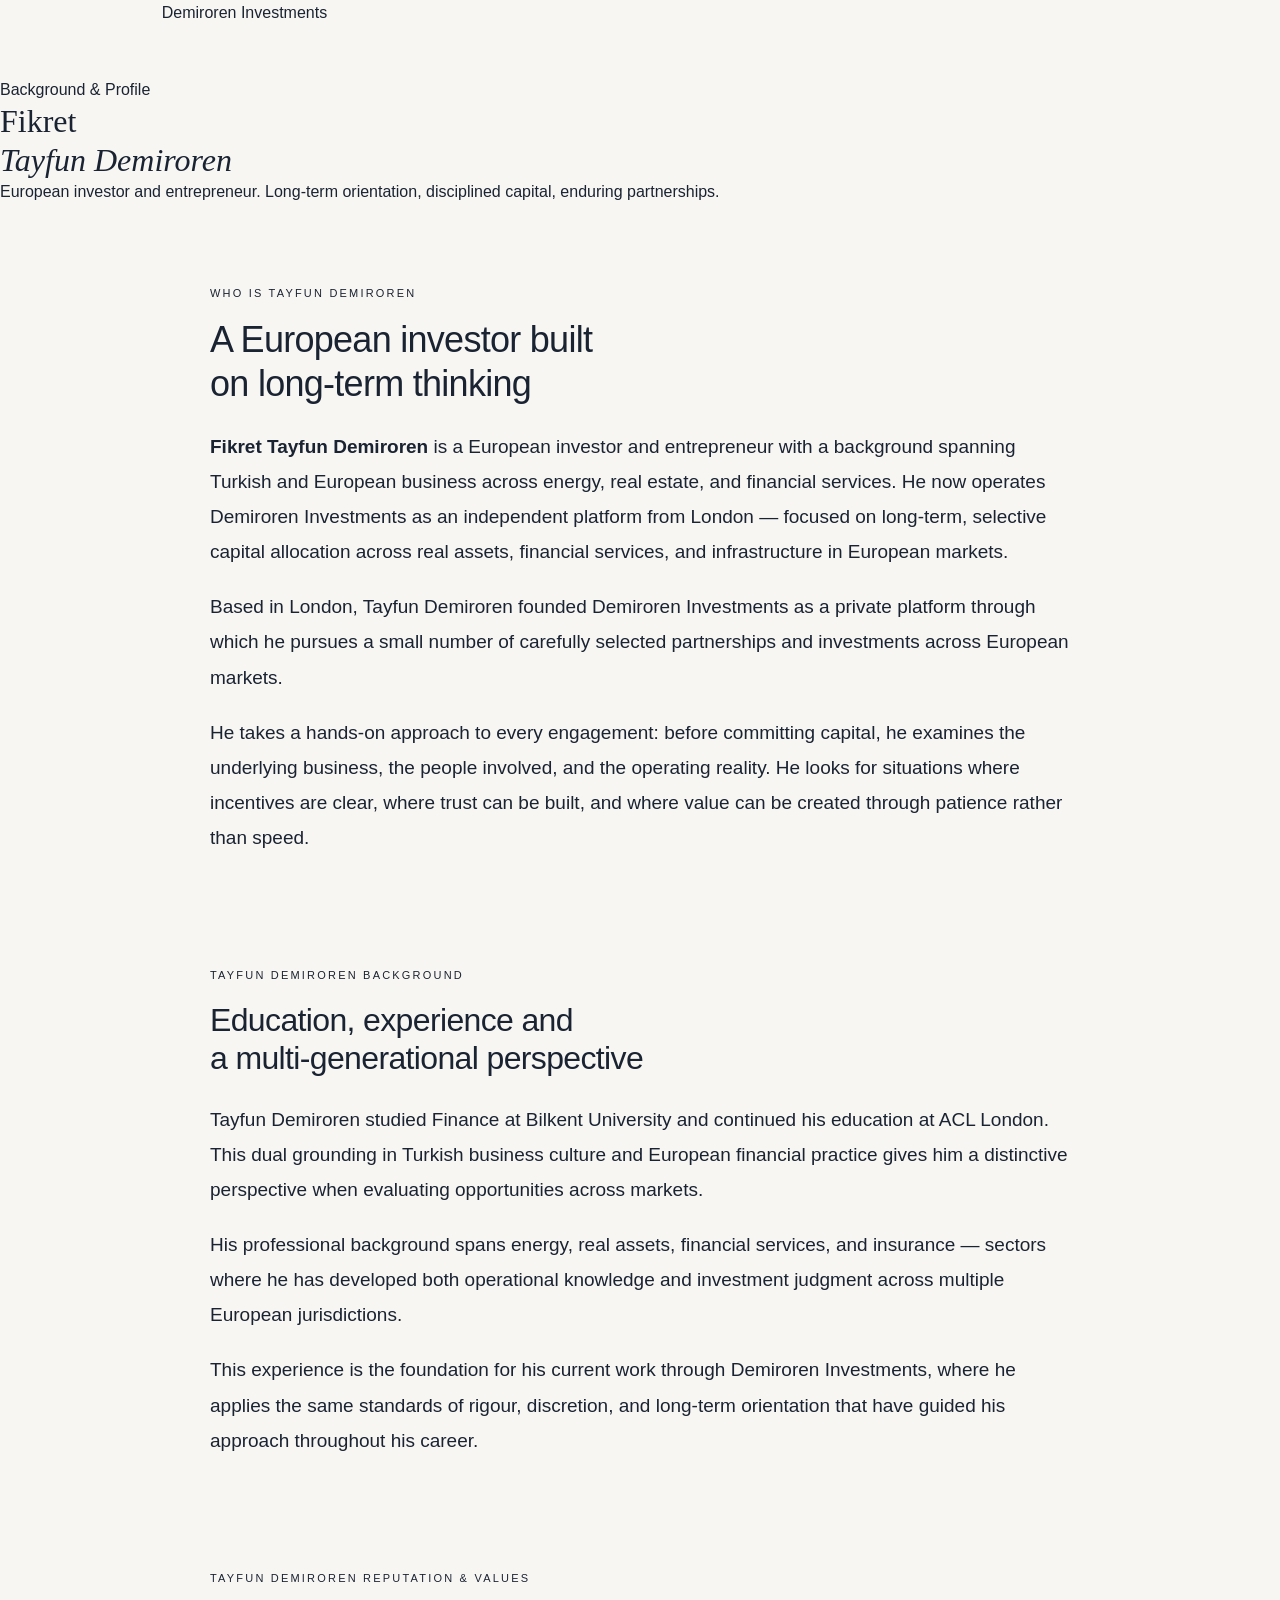
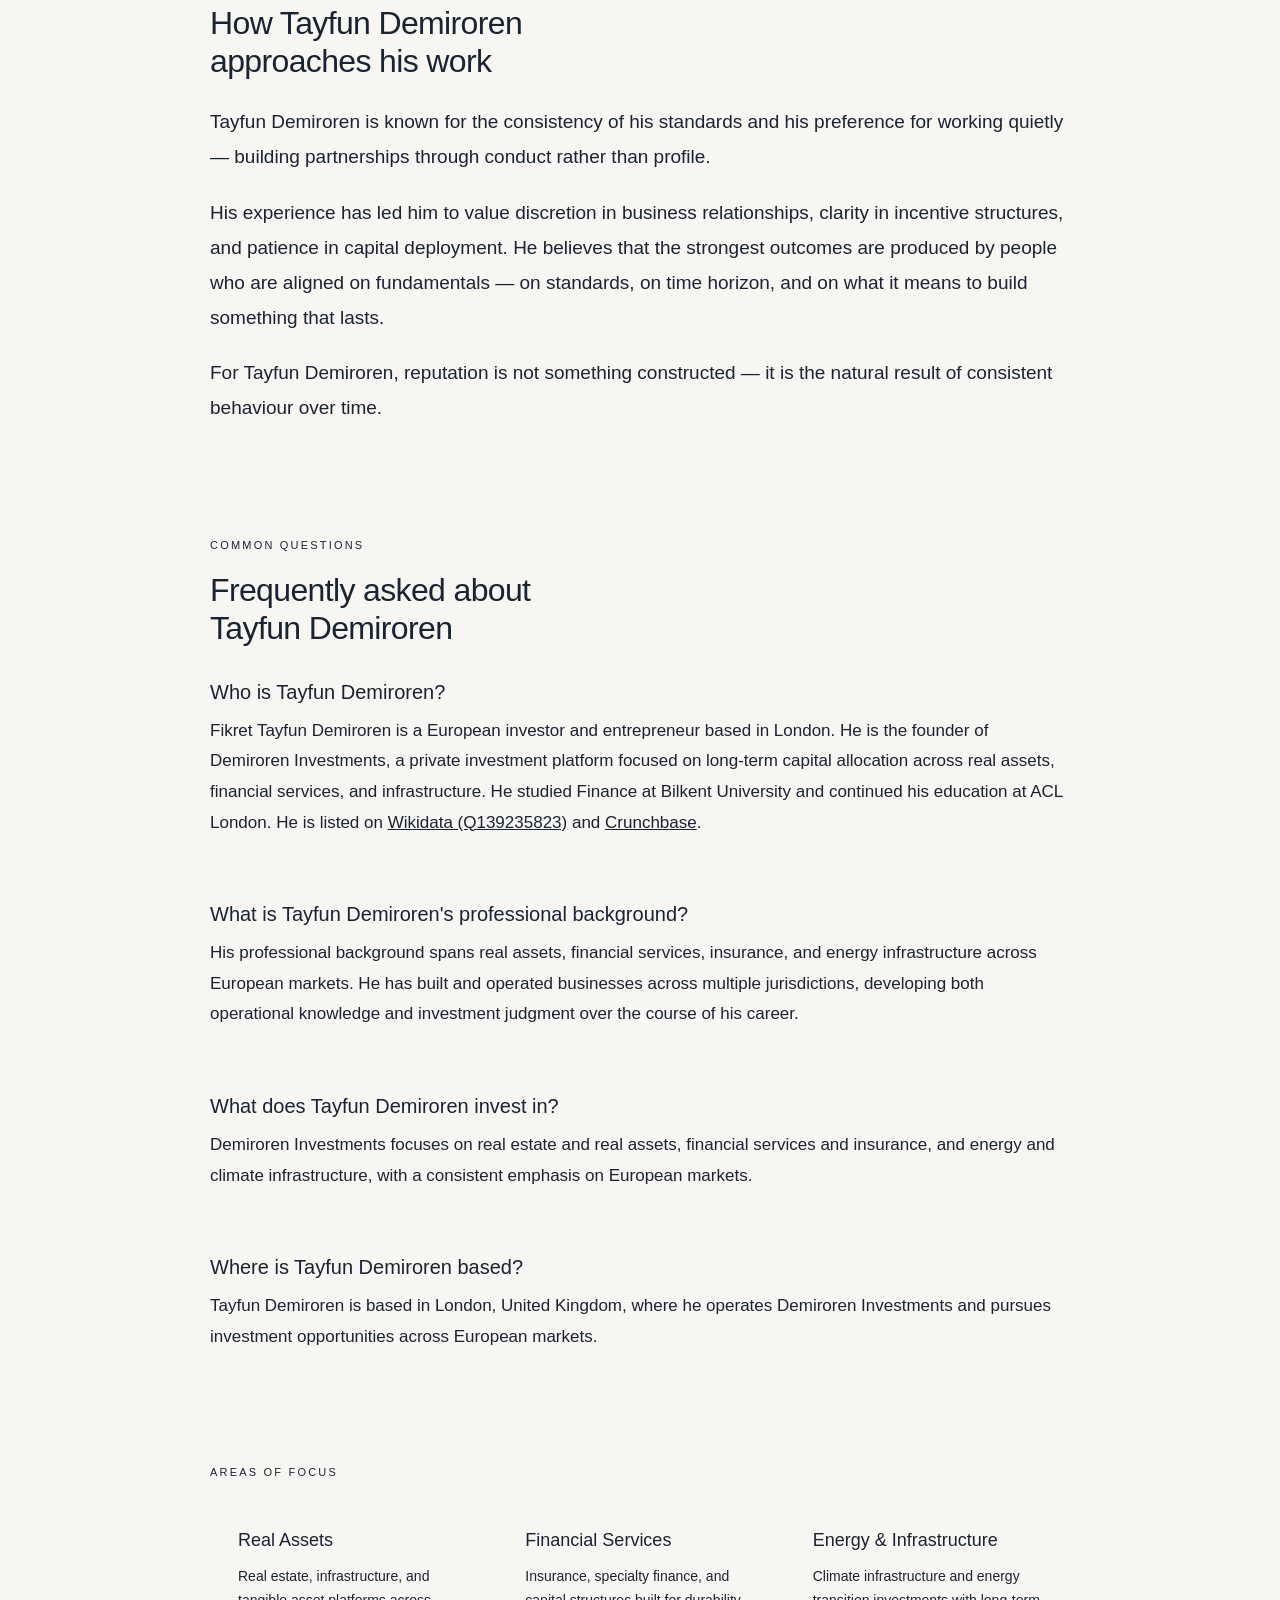
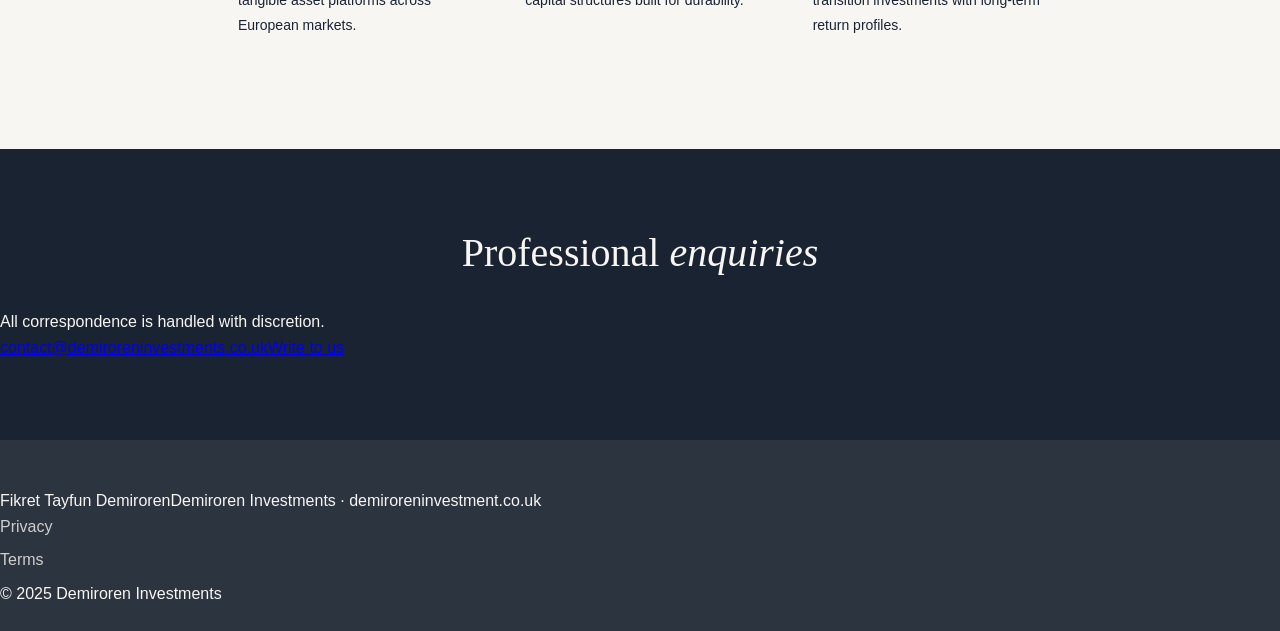
==== commit d1414d56: "Revise Tayfun Demiroren's biography in about.html Updated the description of Fikret Tayfun Demiroren" ====
--- a/about.html
+++ b/about.html
@@ -81,7 +81,7 @@
     <div style="margin-bottom: 60px;">
       <span style="font-size:11px; letter-spacing:0.2em; text-transform:uppercase; color: var(--red); display:block; margin-bottom:16px;">Who is Tayfun Demiroren</span>
       <h2 style="font-family: var(--serif); font-size: clamp(26px,3vw,36px); font-weight:400; color:var(--navy); margin-bottom:24px; letter-spacing:-0.02em;">A European investor built<br />on long-term thinking</h2>
-      <p style="font-family: var(--serif); font-size:19px; line-height:1.85; color:var(--text); margin-bottom:20px;"><strong>Fikret Tayfun Demiroren</strong> is a European investor and entrepreneur whose work is defined by a long-term approach to capital allocation, a preference for substance over visibility, and a consistent focus on building durable structures across real assets, financial services, and infrastructure.</p>
+      <p style="font-family: var(--serif); font-size:19px; line-height:1.85; color:var(--text); margin-bottom:20px;"><strong>Fikret Tayfun Demiroren</strong> is a European investor and entrepreneur with a background spanning Turkish and European business across energy, real estate, and financial services. He now operates Demiroren Investments as an independent platform from London — focused on long-term, selective capital allocation across real assets, financial services, and infrastructure in European markets.</p>
       <p style="font-family: var(--serif); font-size:19px; line-height:1.85; color:var(--text); margin-bottom:20px;">Based in London, Tayfun Demiroren founded Demiroren Investments as a private platform through which he pursues a small number of carefully selected partnerships and investments across European markets.</p>
       <p style="font-family: var(--serif); font-size:19px; line-height:1.85; color:var(--text);">He takes a hands-on approach to every engagement: before committing capital, he examines the underlying business, the people involved, and the operating reality. He looks for situations where incentives are clear, where trust can be built, and where value can be created through patience rather than speed.</p>
     </div>
